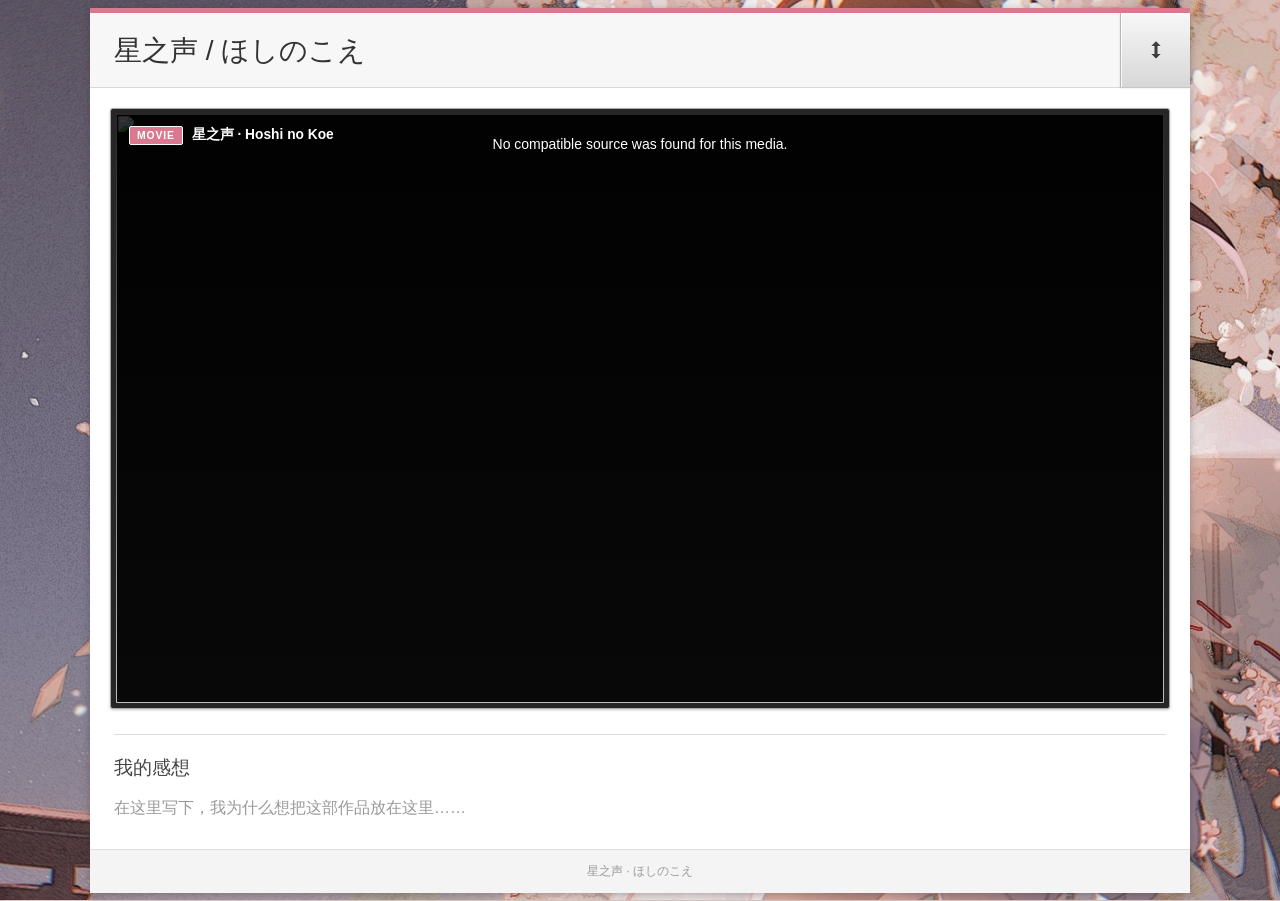
==== public/index.html @ 00c84aef "重构项目结构以及阻止直接访问项目资源" ====
<!doctype html>
<html lang="zh-CN">

<head>
    <meta charset="UTF-8" />
    <meta name="viewport" content="width=device-width, initial-scale=1.0" />
    <meta name="theme-color" content="#191927" />
    <title>ほしのこえ|EVA.CM</title>
    <link rel="icon" href="./assets/icons/favicon.ico" sizes="32x32" />
    <link rel="icon" href="./assets/icons/favicon.svg" type="image/svg+xml" />
    <link rel="stylesheet" href="./assets/vendor/videojs/video-js.min.css" />
    <link rel="stylesheet" href="./assets/css/styles.css" />
</head>

<body>
    <div class="background" aria-hidden="true"></div>

    <main class="page-shell is-metadata-pending" aria-busy="true">
        <header class="page-header">
            <h1>星之声 / ほしのこえ</h1>
            <button class="peek-toggle" id="peekToggle" type="button" aria-pressed="false" aria-label="下移卡片以查看背景"
                title="查看背景">
                <svg class="peek-toggle-icon" viewBox="0 0 16 16" aria-hidden="true">
                    <path d="M8 1 4.25 4.75h2.5v6.5h-2.5L8 15l3.75-3.75h-2.5v-6.5h2.5L8 1Z" />
                </svg>
            </button>
        </header>

        <section class="player-card" aria-label="视频播放器">
            <div class="player" id="playerWrap">
                <video id="video" class="video-js vjs-big-play-centered" controls preload="metadata" playsinline
                    controlslist="nodownload noremoteplayback" disablepictureinpicture disableremoteplayback
                    draggable="false" poster="./assets/images/cover.png">
                    你的浏览器暂不支持 HTML5 视频播放。
                </video>
                <div class="video-heading" aria-hidden="true">
                    <span class="episode-mark">MOVIE</span>
                    <span>星之声 · Hoshi no Koe</span>
                </div>
            </div>
        </section>

        <section class="reflection" aria-labelledby="reflectionTitle">
            <h2 id="reflectionTitle">我的感想</h2>
            <!-- 在这里替换成你的观后感正文 -->
            <p class="reflection-placeholder">在这里写下，我为什么想把这部作品放在这里……</p>
        </section>

        <footer>星之声 · ほしのこえ</footer>
    </main>

    <script src="./assets/vendor/videojs/video.min.js"></script>
    <script src="./assets/js/player.js"></script>
</body>

</html>
---- public/assets/vendor/videojs/video-js.min.css ----
.vjs-svg-icon{display:inline-block;background-repeat:no-repeat;background-position:center;fill:currentColor;height:1.8em;width:1.8em}.vjs-svg-icon:before{content:none!important}.vjs-control:focus .vjs-svg-icon,.vjs-svg-icon:hover{filter:drop-shadow(0 0 .25em #fff)}.video-js .vjs-big-play-button .vjs-icon-placeholder:before,.video-js .vjs-modal-dialog,.vjs-button>.vjs-icon-placeholder:before,.vjs-modal-dialog .vjs-modal-dialog-content{position:absolute;top:0;left:0;width:100%;height:100%}.video-js .vjs-big-play-button .vjs-icon-placeholder:before,.vjs-button>.vjs-icon-placeholder:before{text-align:center}@font-face{font-family:VideoJS;src:url([data-uri]) format("woff");font-weight:400;font-style:normal}.video-js .vjs-big-play-button .vjs-icon-placeholder:before,.video-js .vjs-play-control .vjs-icon-placeholder,.vjs-icon-play{font-family:VideoJS;font-weight:400;font-style:normal}.video-js .vjs-big-play-button .vjs-icon-placeholder:before,.video-js .vjs-play-control .vjs-icon-placeholder:before,.vjs-icon-play:before{content:"\f101"}.vjs-icon-play-circle{font-family:VideoJS;font-weight:400;font-style:normal}.vjs-icon-play-circle:before{content:"\f102"}.video-js .vjs-play-control.vjs-playing .vjs-icon-placeholder,.vjs-icon-pause{font-family:VideoJS;font-weight:400;font-style:normal}.video-js .vjs-play-control.vjs-playing .vjs-icon-placeholder:before,.vjs-icon-pause:before{content:"\f103"}.video-js .vjs-mute-control.vjs-vol-0 .vjs-icon-placeholder,.vjs-icon-volume-mute{font-family:VideoJS;font-weight:400;font-style:normal}.video-js .vjs-mute-control.vjs-vol-0 .vjs-icon-placeholder:before,.vjs-icon-volume-mute:before{content:"\f104"}.video-js .vjs-mute-control.vjs-vol-1 .vjs-icon-placeholder,.vjs-icon-volume-low{font-family:VideoJS;font-weight:400;font-style:normal}.video-js .vjs-mute-control.vjs-vol-1 .vjs-icon-placeholder:before,.vjs-icon-volume-low:before{content:"\f105"}.video-js .vjs-mute-control.vjs-vol-2 .vjs-icon-placeholder,.vjs-icon-volume-mid{font-family:VideoJS;font-weight:400;font-style:normal}.video-js .vjs-mute-control.vjs-vol-2 .vjs-icon-placeholder:before,.vjs-icon-volume-mid:before{content:"\f106"}.video-js .vjs-mute-control .vjs-icon-placeholder,.vjs-icon-volume-high{font-family:VideoJS;font-weight:400;font-style:normal}.video-js .vjs-mute-control .vjs-icon-placeholder:before,.vjs-icon-volume-high:before{content:"\f107"}.video-js .vjs-fullscreen-control .vjs-icon-placeholder,.vjs-icon-fullscreen-enter{font-family:VideoJS;font-weight:400;font-style:normal}.video-js .vjs-fullscreen-control .vjs-icon-placeholder:before,.vjs-icon-fullscreen-enter:before{content:"\f108"}.video-js.vjs-fullscreen .vjs-fullscreen-control .vjs-icon-placeholder,.vjs-icon-fullscreen-exit{font-family:VideoJS;font-weight:400;font-style:normal}.video-js.vjs-fullscreen .vjs-fullscreen-control .vjs-icon-placeholder:before,.vjs-icon-fullscreen-exit:before{content:"\f109"}.vjs-icon-spinner{font-family:VideoJS;font-weight:400;font-style:normal}.vjs-icon-spinner:before{content:"\f10a"}.video-js .vjs-subs-caps-button .vjs-icon-placeholder,.video-js .vjs-subtitles-button .vjs-icon-placeholder,.video-js.video-js:lang(en-AU) .vjs-subs-caps-button .vjs-icon-placeholder,.video-js.video-js:lang(en-GB) .vjs-subs-caps-button .vjs-icon-placeholder,.video-js.video-js:lang(en-IE) .vjs-subs-caps-button .vjs-icon-placeholder,.video-js.video-js:lang(en-NZ) .vjs-subs-caps-button .vjs-icon-placeholder,.vjs-icon-subtitles{font-family:VideoJS;font-weight:400;font-style:normal}.video-js .vjs-subs-caps-button .vjs-icon-placeholder:before,.video-js .vjs-subtitles-button .vjs-icon-placeholder:before,.video-js.video-js:lang(en-AU) .vjs-subs-caps-button .vjs-icon-placeholder:before,.video-js.video-js:lang(en-GB) .vjs-subs-caps-button .vjs-icon-placeholder:before,.video-js.video-js:lang(en-IE) .vjs-subs-caps-button .vjs-icon-placeholder:before,.video-js.video-js:lang(en-NZ) .vjs-subs-caps-button .vjs-icon-placeholder:before,.vjs-icon-subtitles:before{content:"\f10b"}.video-js .vjs-captions-button .vjs-icon-placeholder,.video-js:lang(en) .vjs-subs-caps-button .vjs-icon-placeholder,.video-js:lang(fr-CA) .vjs-subs-caps-button .vjs-icon-placeholder,.vjs-icon-captions{font-family:VideoJS;font-weight:400;font-style:normal}.video-js .vjs-captions-button .vjs-icon-placeholder:before,.video-js:lang(en) .vjs-subs-caps-button .vjs-icon-placeholder:before,.video-js:lang(fr-CA) .vjs-subs-caps-button .vjs-icon-placeholder:before,.vjs-icon-captions:before{content:"\f10c"}.vjs-icon-hd{font-family:VideoJS;font-weight:400;font-style:normal}.vjs-icon-hd:before{content:"\f10d"}.video-js .vjs-chapters-button .vjs-icon-placeholder,.vjs-icon-chapters{font-family:VideoJS;font-weight:400;font-style:normal}.video-js .vjs-chapters-button .vjs-icon-placeholder:before,.vjs-icon-chapters:before{content:"\f10e"}.vjs-icon-downloading{font-family:VideoJS;font-weight:400;font-style:normal}.vjs-icon-downloading:before{content:"\f10f"}.vjs-icon-file-download{font-family:VideoJS;font-weight:400;font-style:normal}.vjs-icon-file-download:before{content:"\f110"}.vjs-icon-file-download-done{font-family:VideoJS;font-weight:400;font-style:normal}.vjs-icon-file-download-done:before{content:"\f111"}.vjs-icon-file-download-off{font-family:VideoJS;font-weight:400;font-style:normal}.vjs-icon-file-download-off:before{content:"\f112"}.vjs-icon-share{font-family:VideoJS;font-weight:400;font-style:normal}.vjs-icon-share:before{content:"\f113"}.vjs-icon-cog{font-family:VideoJS;font-weight:400;font-style:normal}.vjs-icon-cog:before{content:"\f114"}.vjs-icon-square{font-family:VideoJS;font-weight:400;font-style:normal}.vjs-icon-square:before{content:"\f115"}.video-js .vjs-play-progress,.video-js .vjs-volume-level,.vjs-icon-circle,.vjs-seek-to-live-control .vjs-icon-placeholder{font-family:VideoJS;font-weight:400;font-style:normal}.video-js .vjs-play-progress:before,.video-js .vjs-volume-level:before,.vjs-icon-circle:before,.vjs-seek-to-live-control .vjs-icon-placeholder:before{content:"\f116"}.vjs-icon-circle-outline{font-family:VideoJS;font-weight:400;font-style:normal}.vjs-icon-circle-outline:before{content:"\f117"}.vjs-icon-circle-inner-circle{font-family:VideoJS;font-weight:400;font-style:normal}.vjs-icon-circle-inner-circle:before{content:"\f118"}.video-js .vjs-control.vjs-close-button .vjs-icon-placeholder,.vjs-icon-cancel{font-family:VideoJS;font-weight:400;font-style:normal}.video-js .vjs-control.vjs-close-button .vjs-icon-placeholder:before,.vjs-icon-cancel:before{content:"\f119"}.vjs-icon-repeat{font-family:VideoJS;font-weight:400;font-style:normal}.vjs-icon-repeat:before{content:"\f11a"}.video-js .vjs-play-control.vjs-ended .vjs-icon-placeholder,.vjs-icon-replay{font-family:VideoJS;font-weight:400;font-style:normal}.video-js .vjs-play-control.vjs-ended .vjs-icon-placeholder:before,.vjs-icon-replay:before{content:"\f11b"}.video-js .vjs-skip-backward-5 .vjs-icon-placeholder,.vjs-icon-replay-5{font-family:VideoJS;font-weight:400;font-style:normal}.video-js .vjs-skip-backward-5 .vjs-icon-placeholder:before,.vjs-icon-replay-5:before{content:"\f11c"}.video-js .vjs-skip-backward-10 .vjs-icon-placeholder,.vjs-icon-replay-10{font-family:VideoJS;font-weight:400;font-style:normal}.video-js .vjs-skip-backward-10 .vjs-icon-placeholder:before,.vjs-icon-replay-10:before{content:"\f11d"}.video-js .vjs-skip-backward-30 .vjs-icon-placeholder,.vjs-icon-replay-30{font-family:VideoJS;font-weight:400;font-style:normal}.video-js .vjs-skip-backward-30 .vjs-icon-placeholder:before,.vjs-icon-replay-30:before{content:"\f11e"}.video-js .vjs-skip-forward-5 .vjs-icon-placeholder,.vjs-icon-forward-5{font-family:VideoJS;font-weight:400;font-style:normal}.video-js .vjs-skip-forward-5 .vjs-icon-placeholder:before,.vjs-icon-forward-5:before{content:"\f11f"}.video-js .vjs-skip-forward-10 .vjs-icon-placeholder,.vjs-icon-forward-10{font-family:VideoJS;font-weight:400;font-style:normal}.video-js .vjs-skip-forward-10 .vjs-icon-placeholder:before,.vjs-icon-forward-10:before{content:"\f120"}.video-js .vjs-skip-forward-30 .vjs-icon-placeholder,.vjs-icon-forward-30{font-family:VideoJS;font-weight:400;font-style:normal}.video-js .vjs-skip-forward-30 .vjs-icon-placeholder:before,.vjs-icon-forward-30:before{content:"\f121"}.video-js .vjs-audio-button .vjs-icon-placeholder,.vjs-icon-audio{font-family:VideoJS;font-weight:400;font-style:normal}.video-js .vjs-audio-button .vjs-icon-placeholder:before,.vjs-icon-audio:before{content:"\f122"}.vjs-icon-next-item{font-family:VideoJS;font-weight:400;font-style:normal}.vjs-icon-next-item:before{content:"\f123"}.vjs-icon-previous-item{font-family:VideoJS;font-weight:400;font-style:normal}.vjs-icon-previous-item:before{content:"\f124"}.vjs-icon-shuffle{font-family:VideoJS;font-weight:400;font-style:normal}.vjs-icon-shuffle:before{content:"\f125"}.vjs-icon-cast{font-family:VideoJS;font-weight:400;font-style:normal}.vjs-icon-cast:before{content:"\f126"}.video-js .vjs-picture-in-picture-control .vjs-icon-placeholder,.vjs-icon-picture-in-picture-enter{font-family:VideoJS;font-weight:400;font-style:normal}.video-js .vjs-picture-in-picture-control .vjs-icon-placeholder:before,.vjs-icon-picture-in-picture-enter:before{content:"\f127"}.video-js.vjs-picture-in-picture .vjs-picture-in-picture-control .vjs-icon-placeholder,.vjs-icon-picture-in-picture-exit{font-family:VideoJS;font-weight:400;font-style:normal}.video-js.vjs-picture-in-picture .vjs-picture-in-picture-control .vjs-icon-placeholder:before,.vjs-icon-picture-in-picture-exit:before{content:"\f128"}.vjs-icon-facebook{font-family:VideoJS;font-weight:400;font-style:normal}.vjs-icon-facebook:before{content:"\f129"}.vjs-icon-linkedin{font-family:VideoJS;font-weight:400;font-style:normal}.vjs-icon-linkedin:before{content:"\f12a"}.vjs-icon-twitter{font-family:VideoJS;font-weight:400;font-style:normal}.vjs-icon-twitter:before{content:"\f12b"}.vjs-icon-tumblr{font-family:VideoJS;font-weight:400;font-style:normal}.vjs-icon-tumblr:before{content:"\f12c"}.vjs-icon-pinterest{font-family:VideoJS;font-weight:400;font-style:normal}.vjs-icon-pinterest:before{content:"\f12d"}.video-js .vjs-descriptions-button .vjs-icon-placeholder,.vjs-icon-audio-description{font-family:VideoJS;font-weight:400;font-style:normal}.video-js .vjs-descriptions-button .vjs-icon-placeholder:before,.vjs-icon-audio-description:before{content:"\f12e"}.video-js{display:inline-block;vertical-align:top;box-sizing:border-box;color:#fff;background-color:#000;position:relative;padding:0;font-size:10px;line-height:1;font-weight:400;font-style:normal;font-family:Arial,Helvetica,sans-serif;word-break:initial}.video-js:-moz-full-screen{position:absolute}.video-js:-webkit-full-screen{width:100%!important;height:100%!important}.video-js[tabindex="-1"]{outline:0}.video-js *,.video-js :after,.video-js :before{box-sizing:inherit}.video-js ul{font-family:inherit;font-size:inherit;line-height:inherit;list-style-position:outside;margin-left:0;margin-right:0;margin-top:0;margin-bottom:0}.video-js.vjs-1-1,.video-js.vjs-16-9,.video-js.vjs-4-3,.video-js.vjs-9-16,.video-js.vjs-fluid{width:100%;max-width:100%}.video-js.vjs-1-1:not(.vjs-audio-only-mode),.video-js.vjs-16-9:not(.vjs-audio-only-mode),.video-js.vjs-4-3:not(.vjs-audio-only-mode),.video-js.vjs-9-16:not(.vjs-audio-only-mode),.video-js.vjs-fluid:not(.vjs-audio-only-mode){height:0}.video-js.vjs-16-9:not(.vjs-audio-only-mode){padding-top:56.25%}.video-js.vjs-4-3:not(.vjs-audio-only-mode){padding-top:75%}.video-js.vjs-9-16:not(.vjs-audio-only-mode){padding-top:177.7777777778%}.video-js.vjs-1-1:not(.vjs-audio-only-mode){padding-top:100%}.video-js.vjs-fill:not(.vjs-audio-only-mode){width:100%;height:100%}.video-js .vjs-tech{position:absolute;top:0;left:0;width:100%;height:100%}.video-js.vjs-audio-only-mode .vjs-tech{display:none}body.vjs-full-window,body.vjs-pip-window{padding:0;margin:0;height:100%}.vjs-full-window .video-js.vjs-fullscreen,body.vjs-pip-window .video-js{position:fixed;overflow:hidden;z-index:1000;left:0;top:0;bottom:0;right:0}.video-js.vjs-fullscreen:not(.vjs-ios-native-fs),body.vjs-pip-window .video-js{width:100%!important;height:100%!important;padding-top:0!important;display:block}.video-js.vjs-fullscreen.vjs-user-inactive{cursor:none}.vjs-pip-container .vjs-pip-text{position:absolute;bottom:10%;font-size:2em;background-color:rgba(0,0,0,.7);padding:.5em;text-align:center;width:100%}.vjs-layout-small.vjs-pip-container .vjs-pip-text,.vjs-layout-tiny.vjs-pip-container .vjs-pip-text,.vjs-layout-x-small.vjs-pip-container .vjs-pip-text{bottom:0;font-size:1.4em}.vjs-hidden{display:none!important}.vjs-disabled{opacity:.5;cursor:default}.video-js .vjs-offscreen{height:1px;left:-9999px;position:absolute;top:0;width:1px}.vjs-lock-showing{display:block!important;opacity:1!important;visibility:visible!important}.vjs-no-js{padding:20px;color:#fff;background-color:#000;font-size:18px;font-family:Arial,Helvetica,sans-serif;text-align:center;width:300px;height:150px;margin:0 auto}.vjs-no-js a,.vjs-no-js a:visited{color:#66a8cc}.video-js .vjs-big-play-button{font-size:3em;line-height:1.5em;height:1.63332em;width:3em;display:block;position:absolute;top:50%;left:50%;padding:0;margin-top:-.81666em;margin-left:-1.5em;cursor:pointer;opacity:1;border:.06666em solid #fff;background-color:#2b333f;background-color:rgba(43,51,63,.7);border-radius:.3em;transition:all .4s}.vjs-big-play-button .vjs-svg-icon{width:1em;height:1em;position:absolute;top:50%;left:50%;line-height:1;transform:translate(-50%,-50%)}.video-js .vjs-big-play-button:focus,.video-js:hover .vjs-big-play-button{border-color:#fff;background-color:rgb(114.9141509434,132.7028301887,159.3858490566);background-color:rgba(114.9141509434,132.7028301887,159.3858490566,.5);transition:all 0s}.vjs-controls-disabled .vjs-big-play-button,.vjs-error .vjs-big-play-button,.vjs-has-started .vjs-big-play-button,.vjs-using-native-controls .vjs-big-play-button{display:none}.vjs-has-started.vjs-paused.vjs-show-big-play-button-on-pause:not(.vjs-seeking,.vjs-scrubbing,.vjs-error) .vjs-big-play-button{display:block}.video-js button{background:0 0;border:none;color:inherit;display:inline-block;font-size:inherit;line-height:inherit;text-transform:none;text-decoration:none;transition:none;-webkit-appearance:none;-moz-appearance:none;appearance:none}.video-js.vjs-spatial-navigation-enabled .vjs-button:focus{outline:.0625em solid #fff;box-shadow:none}.vjs-control .vjs-button{width:100%;height:100%}.video-js .vjs-control.vjs-close-button{cursor:pointer;height:3em;position:absolute;right:0;top:.5em;z-index:2}.video-js .vjs-modal-dialog{background:rgba(0,0,0,.8);background:linear-gradient(180deg,rgba(0,0,0,.8),rgba(255,255,255,0));overflow:auto}.video-js .vjs-modal-dialog>*{box-sizing:border-box}.vjs-modal-dialog .vjs-modal-dialog-content{font-size:1.2em;line-height:1.5;padding:20px 24px;z-index:1}.vjs-menu-button{cursor:pointer}.vjs-menu-button.vjs-disabled{cursor:default}.vjs-workinghover .vjs-menu-button.vjs-disabled:hover .vjs-menu{display:none}.vjs-menu .vjs-menu-content{display:block;padding:0;margin:0;font-family:Arial,Helvetica,sans-serif;overflow:auto}.vjs-menu .vjs-menu-content>*{box-sizing:border-box}.vjs-scrubbing .vjs-control.vjs-menu-button:hover .vjs-menu{display:none}.vjs-menu li{display:flex;justify-content:center;list-style:none;margin:0;padding:.2em 0;line-height:1.4em;font-size:1.2em;text-align:center;text-transform:lowercase}.js-focus-visible .vjs-menu li.vjs-menu-item:hover,.vjs-menu li.vjs-menu-item:focus,.vjs-menu li.vjs-menu-item:hover{background-color:rgb(114.9141509434,132.7028301887,159.3858490566);background-color:rgba(114.9141509434,132.7028301887,159.3858490566,.5)}.js-focus-visible .vjs-menu li.vjs-selected:hover,.vjs-menu li.vjs-selected,.vjs-menu li.vjs-selected:focus,.vjs-menu li.vjs-selected:hover{background-color:#fff;color:#2b333f}.js-focus-visible .vjs-menu li.vjs-selected:hover .vjs-svg-icon,.vjs-menu li.vjs-selected .vjs-svg-icon,.vjs-menu li.vjs-selected:focus .vjs-svg-icon,.vjs-menu li.vjs-selected:hover .vjs-svg-icon{fill:#000}.js-focus-visible .vjs-menu :not(.vjs-selected):focus:not(.focus-visible),.video-js .vjs-menu :not(.vjs-selected):focus:not(:focus-visible){background:0 0}.vjs-menu li.vjs-menu-title{text-align:center;text-transform:uppercase;font-size:1em;line-height:2em;padding:0;margin:0 0 .3em 0;font-weight:700;cursor:default}.vjs-menu-button-popup .vjs-menu{display:none;position:absolute;bottom:0;width:10em;left:-3em;height:0;margin-bottom:1.5em;border-top-color:rgba(43,51,63,.7)}.vjs-pip-window .vjs-menu-button-popup .vjs-menu{left:unset;right:1em}.vjs-menu-button-popup .vjs-menu .vjs-menu-content{background-color:#2b333f;background-color:rgba(43,51,63,.7);position:absolute;width:100%;bottom:1.5em;max-height:15em}.vjs-layout-tiny .vjs-menu-button-popup .vjs-menu .vjs-menu-content,.vjs-layout-x-small .vjs-menu-button-popup .vjs-menu .vjs-menu-content{max-height:5em}.vjs-layout-small .vjs-menu-button-popup .vjs-menu .vjs-menu-content{max-height:10em}.vjs-layout-medium .vjs-menu-button-popup .vjs-menu .vjs-menu-content{max-height:14em}.vjs-layout-huge .vjs-menu-button-popup .vjs-menu .vjs-menu-content,.vjs-layout-large .vjs-menu-button-popup .vjs-menu .vjs-menu-content,.vjs-layout-x-large .vjs-menu-button-popup .vjs-menu .vjs-menu-content{max-height:25em}.vjs-menu-button-popup .vjs-menu.vjs-lock-showing,.vjs-workinghover .vjs-menu-button-popup.vjs-hover .vjs-menu{display:block}.video-js .vjs-menu-button-inline{transition:all .4s;overflow:hidden}.video-js .vjs-menu-button-inline:before{width:2.222222222em}.video-js .vjs-menu-button-inline.vjs-slider-active,.video-js .vjs-menu-button-inline:focus,.video-js .vjs-menu-button-inline:hover{width:12em}.vjs-menu-button-inline .vjs-menu{opacity:0;height:100%;width:auto;position:absolute;left:4em;top:0;padding:0;margin:0;transition:all .4s}.vjs-menu-button-inline.vjs-slider-active .vjs-menu,.vjs-menu-button-inline:focus .vjs-menu,.vjs-menu-button-inline:hover .vjs-menu{display:block;opacity:1}.vjs-menu-button-inline .vjs-menu-content{width:auto;height:100%;margin:0;overflow:hidden}.video-js .vjs-control-bar{display:none;width:100%;position:absolute;bottom:0;left:0;right:0;height:3em;background-color:#2b333f;background-color:rgba(43,51,63,.7)}.video-js.vjs-spatial-navigation-enabled .vjs-control-bar{gap:1px}.video-js:not(.vjs-controls-disabled,.vjs-using-native-controls,.vjs-error) .vjs-control-bar.vjs-lock-showing{display:flex!important}.vjs-audio-only-mode .vjs-control-bar,.vjs-has-started .vjs-control-bar{display:flex;visibility:visible;opacity:1;transition:visibility .1s,opacity .1s}.vjs-has-started.vjs-user-inactive.vjs-playing .vjs-control-bar{visibility:visible;opacity:0;pointer-events:none;transition:visibility 1s,opacity 1s}.vjs-controls-disabled .vjs-control-bar,.vjs-error .vjs-control-bar,.vjs-using-native-controls .vjs-control-bar{display:none!important}.vjs-audio-only-mode.vjs-has-started.vjs-user-inactive.vjs-playing .vjs-control-bar,.vjs-audio.vjs-has-started.vjs-user-inactive.vjs-playing .vjs-control-bar{opacity:1;visibility:visible;pointer-events:auto}.video-js .vjs-control{position:relative;text-align:center;margin:0;padding:0;height:100%;width:4em;flex:none}.video-js .vjs-control.vjs-visible-text{width:auto;padding-left:1em;padding-right:1em}.vjs-button>.vjs-icon-placeholder:before{font-size:1.8em;line-height:1.67}.vjs-button>.vjs-icon-placeholder{display:block}.vjs-button>.vjs-svg-icon{display:inline-block}.video-js .vjs-control:focus,.video-js .vjs-control:focus:before,.video-js .vjs-control:hover:before{text-shadow:0 0 1em #fff}.video-js :not(.vjs-visible-text)>.vjs-control-text{border:0;clip:rect(0 0 0 0);height:1px;overflow:hidden;padding:0;position:absolute;width:1px}.video-js .vjs-custom-control-spacer{display:none}.video-js .vjs-progress-control{cursor:pointer;flex:auto;display:flex;align-items:center;min-width:4em;touch-action:none}.video-js .vjs-progress-control.disabled{cursor:default}.vjs-live .vjs-progress-control{display:none}.vjs-liveui .vjs-progress-control{display:flex;align-items:center}.video-js .vjs-progress-holder{flex:auto;transition:all .2s;height:.3em}.video-js .vjs-progress-control .vjs-progress-holder{margin:0 10px}.video-js .vjs-progress-control:hover .vjs-progress-holder,.video-js.vjs-scrubbing.vjs-touch-enabled .vjs-progress-control .vjs-progress-holder{font-size:1.6666666667em}.video-js .vjs-progress-control:hover .vjs-progress-holder.disabled{font-size:1em}.video-js .vjs-progress-holder .vjs-load-progress,.video-js .vjs-progress-holder .vjs-load-progress div,.video-js .vjs-progress-holder .vjs-play-progress{position:absolute;display:block;height:100%;margin:0;padding:0;width:0}.video-js .vjs-play-progress{background-color:#fff}.video-js .vjs-play-progress:before{font-size:.9em;position:absolute;right:-.5em;line-height:.35em;z-index:1}.vjs-svg-icons-enabled .vjs-play-progress:before{content:none!important}.vjs-play-progress .vjs-svg-icon{position:absolute;top:-.35em;right:-.4em;width:.9em;height:.9em;pointer-events:none;line-height:.15em;z-index:1}.video-js .vjs-load-progress{background:rgba(114.9141509434,132.7028301887,159.3858490566,.5)}.video-js .vjs-load-progress div{background:rgba(114.9141509434,132.7028301887,159.3858490566,.75)}.video-js .vjs-time-tooltip{background-color:#fff;background-color:rgba(255,255,255,.8);border-radius:.3em;color:#000;float:right;font-family:Arial,Helvetica,sans-serif;font-size:1em;padding:6px 8px 8px 8px;pointer-events:none;position:absolute;top:-3.4em;visibility:hidden;z-index:1}.video-js .vjs-progress-holder:focus .vjs-time-tooltip{display:none}.video-js .vjs-progress-control:hover .vjs-progress-holder:focus .vjs-time-tooltip,.video-js .vjs-progress-control:hover .vjs-time-tooltip,.video-js.vjs-scrubbing.vjs-touch-enabled .vjs-progress-control .vjs-time-tooltip{display:block;font-size:.6em;visibility:visible}.video-js .vjs-progress-control.disabled:hover .vjs-time-tooltip{font-size:1em}.video-js .vjs-progress-control .vjs-mouse-display{display:none;position:absolute;width:1px;height:100%;background-color:#000;z-index:1}.video-js .vjs-progress-control:hover .vjs-mouse-display{display:block}.video-js.vjs-scrubbing.vjs-touch-enabled .vjs-progress-control .vjs-mouse-display{display:block}.video-js.vjs-touch-enabled:not(.vjs-scrubbing) .vjs-progress-control .vjs-mouse-display,.video-js.vjs-user-inactive .vjs-progress-control .vjs-mouse-display{visibility:hidden;opacity:0;transition:visibility 1s,opacity 1s}.vjs-mouse-display .vjs-time-tooltip{color:#fff;background-color:#000;background-color:rgba(0,0,0,.8)}.video-js .vjs-slider{position:relative;cursor:pointer;padding:0;margin:0 .45em 0 .45em;-webkit-touch-callout:none;-webkit-user-select:none;-moz-user-select:none;user-select:none;background-color:rgb(114.9141509434,132.7028301887,159.3858490566);background-color:rgba(114.9141509434,132.7028301887,159.3858490566,.5)}.video-js .vjs-slider.disabled{cursor:default}.video-js .vjs-slider:focus{text-shadow:0 0 1em #fff;box-shadow:0 0 1em #fff}.video-js.vjs-spatial-navigation-enabled .vjs-slider:focus{outline:.0625em solid #fff}.video-js .vjs-mute-control{cursor:pointer;flex:none}.video-js .vjs-volume-control{cursor:pointer;margin-right:1em;display:flex}.video-js .vjs-volume-control.vjs-volume-horizontal{width:5em}.video-js .vjs-volume-panel .vjs-volume-control{visibility:visible;opacity:0;width:1px;height:1px;margin-left:-1px}.video-js .vjs-volume-panel{transition:width 1s}.video-js .vjs-volume-panel .vjs-volume-control.vjs-slider-active,.video-js .vjs-volume-panel .vjs-volume-control:active,.video-js .vjs-volume-panel.vjs-hover .vjs-mute-control~.vjs-volume-control,.video-js .vjs-volume-panel.vjs-hover .vjs-volume-control,.video-js .vjs-volume-panel:active .vjs-volume-control,.video-js .vjs-volume-panel:focus .vjs-volume-control{visibility:visible;opacity:1;position:relative;transition:visibility .1s,opacity .1s,height .1s,width .1s,left 0s,top 0s}.video-js .vjs-volume-panel .vjs-volume-control.vjs-slider-active.vjs-volume-horizontal,.video-js .vjs-volume-panel .vjs-volume-control:active.vjs-volume-horizontal,.video-js .vjs-volume-panel.vjs-hover .vjs-mute-control~.vjs-volume-control.vjs-volume-horizontal,.video-js .vjs-volume-panel.vjs-hover .vjs-volume-control.vjs-volume-horizontal,.video-js .vjs-volume-panel:active .vjs-volume-control.vjs-volume-horizontal,.video-js .vjs-volume-panel:focus .vjs-volume-control.vjs-volume-horizontal{width:5em;height:3em;margin-right:0}.video-js .vjs-volume-panel .vjs-volume-control.vjs-slider-active.vjs-volume-vertical,.video-js .vjs-volume-panel .vjs-volume-control:active.vjs-volume-vertical,.video-js .vjs-volume-panel.vjs-hover .vjs-mute-control~.vjs-volume-control.vjs-volume-vertical,.video-js .vjs-volume-panel.vjs-hover .vjs-volume-control.vjs-volume-vertical,.video-js .vjs-volume-panel:active .vjs-volume-control.vjs-volume-vertical,.video-js .vjs-volume-panel:focus .vjs-volume-control.vjs-volume-vertical{left:-3.5em;transition:left 0s}.video-js .vjs-volume-panel.vjs-volume-panel-horizontal.vjs-hover,.video-js .vjs-volume-panel.vjs-volume-panel-horizontal.vjs-slider-active,.video-js .vjs-volume-panel.vjs-volume-panel-horizontal:active{width:10em;transition:width .1s}.video-js .vjs-volume-panel.vjs-volume-panel-horizontal.vjs-mute-toggle-only{width:4em}.video-js .vjs-volume-panel .vjs-volume-control.vjs-volume-vertical{height:8em;width:3em;left:-3000em;transition:visibility 1s,opacity 1s,height 1s 1s,width 1s 1s,left 1s 1s,top 1s 1s}.video-js .vjs-volume-panel .vjs-volume-control.vjs-volume-horizontal{transition:visibility 1s,opacity 1s,height 1s 1s,width 1s,left 1s 1s,top 1s 1s}.video-js .vjs-volume-panel{display:flex}.video-js .vjs-volume-bar{margin:1.35em .45em}.vjs-volume-bar.vjs-slider-horizontal{width:5em;height:.3em}.vjs-volume-bar.vjs-slider-vertical{width:.3em;height:5em;margin:1.35em auto}.video-js .vjs-volume-level{position:absolute;bottom:0;left:0;background-color:#fff}.video-js .vjs-volume-level:before{position:absolute;font-size:.9em;z-index:1}.vjs-slider-vertical .vjs-volume-level{width:.3em}.vjs-slider-vertical .vjs-volume-level:before{top:-.5em;left:-.3em;z-index:1}.vjs-svg-icons-enabled .vjs-volume-level:before{content:none}.vjs-volume-level .vjs-svg-icon{position:absolute;width:.9em;height:.9em;pointer-events:none;z-index:1}.vjs-slider-horizontal .vjs-volume-level{height:.3em}.vjs-slider-horizontal .vjs-volume-level:before{line-height:.35em;right:-.5em}.vjs-slider-horizontal .vjs-volume-level .vjs-svg-icon{right:-.3em;transform:translateY(-50%)}.vjs-slider-vertical .vjs-volume-level .vjs-svg-icon{top:-.55em;transform:translateX(-50%)}.video-js .vjs-volume-panel.vjs-volume-panel-vertical{width:4em}.vjs-volume-bar.vjs-slider-vertical .vjs-volume-level{height:100%}.vjs-volume-bar.vjs-slider-horizontal .vjs-volume-level{width:100%}.video-js .vjs-volume-vertical{width:3em;height:8em;bottom:8em;background-color:#2b333f;background-color:rgba(43,51,63,.7)}.video-js .vjs-volume-horizontal .vjs-menu{left:-2em}.video-js .vjs-volume-tooltip{background-color:#fff;background-color:rgba(255,255,255,.8);border-radius:.3em;color:#000;float:right;font-family:Arial,Helvetica,sans-serif;font-size:1em;padding:6px 8px 8px 8px;pointer-events:none;position:absolute;top:-3.4em;visibility:hidden;z-index:1}.video-js .vjs-volume-control:hover .vjs-progress-holder:focus .vjs-volume-tooltip,.video-js .vjs-volume-control:hover .vjs-volume-tooltip{display:block;font-size:1em;visibility:visible}.video-js .vjs-volume-vertical:hover .vjs-progress-holder:focus .vjs-volume-tooltip,.video-js .vjs-volume-vertical:hover .vjs-volume-tooltip{left:1em;top:-12px}.video-js .vjs-volume-control.disabled:hover .vjs-volume-tooltip{font-size:1em}.video-js .vjs-volume-control .vjs-mouse-display{display:none;position:absolute;width:100%;height:1px;background-color:#000;z-index:1}.video-js .vjs-volume-horizontal .vjs-mouse-display{width:1px;height:100%}.video-js .vjs-volume-control:hover .vjs-mouse-display{display:block}.video-js.vjs-user-inactive .vjs-volume-control .vjs-mouse-display{visibility:hidden;opacity:0;transition:visibility 1s,opacity 1s}.vjs-mouse-display .vjs-volume-tooltip{color:#fff;background-color:#000;background-color:rgba(0,0,0,.8)}.vjs-poster{display:inline-block;vertical-align:middle;cursor:pointer;margin:0;padding:0;position:absolute;top:0;right:0;bottom:0;left:0;height:100%}.vjs-has-started .vjs-poster,.vjs-using-native-controls .vjs-poster{display:none}.vjs-audio.vjs-has-started .vjs-poster,.vjs-has-started.vjs-audio-poster-mode .vjs-poster,.vjs-pip-container.vjs-has-started .vjs-poster{display:block}.vjs-poster img{width:100%;height:100%;object-fit:contain}.video-js .vjs-live-control{display:flex;align-items:flex-start;flex:auto;font-size:1em;line-height:3em}.video-js.vjs-liveui .vjs-live-control,.video-js:not(.vjs-live) .vjs-live-control{display:none}.video-js .vjs-seek-to-live-control{align-items:center;cursor:pointer;flex:none;display:inline-flex;height:100%;padding-left:.5em;padding-right:.5em;font-size:1em;line-height:3em;width:auto;min-width:4em}.video-js.vjs-live:not(.vjs-liveui) .vjs-seek-to-live-control,.video-js:not(.vjs-live) .vjs-seek-to-live-control{display:none}.vjs-seek-to-live-control.vjs-control.vjs-at-live-edge{cursor:auto}.vjs-seek-to-live-control .vjs-icon-placeholder{margin-right:.5em;color:#888}.vjs-svg-icons-enabled .vjs-seek-to-live-control{line-height:0}.vjs-seek-to-live-control .vjs-svg-icon{width:1em;height:1em;pointer-events:none;fill:#888}.vjs-seek-to-live-control.vjs-control.vjs-at-live-edge .vjs-icon-placeholder{color:red}.vjs-seek-to-live-control.vjs-control.vjs-at-live-edge .vjs-svg-icon{fill:red}.video-js .vjs-time-control{flex:none;font-size:1em;line-height:3em;min-width:2em;width:auto;padding-left:1em;padding-right:1em}.video-js .vjs-current-time,.video-js .vjs-duration,.vjs-live .vjs-time-control,.vjs-live .vjs-time-divider{display:none}.vjs-time-divider{display:none;line-height:3em}.vjs-normalise-time-controls:not(.vjs-live) .vjs-time-control{display:flex}.video-js .vjs-play-control{cursor:pointer}.video-js .vjs-play-control .vjs-icon-placeholder{flex:none}.vjs-text-track-display{position:absolute;bottom:3em;left:0;right:0;top:0;pointer-events:none}.vjs-error .vjs-text-track-display{display:none}.video-js.vjs-controls-disabled .vjs-text-track-display,.video-js.vjs-user-inactive.vjs-playing .vjs-text-track-display{bottom:1em}.video-js .vjs-text-track{font-size:1.4em;text-align:center;margin-bottom:.1em}.vjs-subtitles{color:#fff}.vjs-captions{color:#fc6}.vjs-tt-cue{display:block}video::-webkit-media-text-track-display{transform:translateY(-3em)}.video-js.vjs-controls-disabled video::-webkit-media-text-track-display,.video-js.vjs-user-inactive.vjs-playing video::-webkit-media-text-track-display{transform:translateY(-1.5em)}.video-js.vjs-force-center-align-cues .vjs-text-track-cue{text-align:center!important;width:80%!important}@supports not (inset:10px){.video-js .vjs-text-track-display>div{top:0;right:0;bottom:0;left:0}}.video-js .vjs-picture-in-picture-control{cursor:pointer;flex:none}.video-js.vjs-audio-only-mode .vjs-picture-in-picture-control,.vjs-pip-window .vjs-picture-in-picture-control{display:none}.video-js .vjs-fullscreen-control{cursor:pointer;flex:none}.video-js.vjs-audio-only-mode .vjs-fullscreen-control,.vjs-pip-window .vjs-fullscreen-control{display:none}.vjs-playback-rate .vjs-playback-rate-value,.vjs-playback-rate>.vjs-menu-button{position:absolute;top:0;left:0;width:100%;height:100%}.vjs-playback-rate .vjs-playback-rate-value{pointer-events:none;font-size:1.5em;line-height:2;text-align:center}.vjs-playback-rate .vjs-menu{width:4em;left:0}.vjs-error .vjs-error-display .vjs-modal-dialog-content{font-size:1.4em;text-align:center}.vjs-loading-spinner{display:none;position:absolute;top:50%;left:50%;transform:translate(-50%,-50%);opacity:.85;text-align:left;border:.6em solid rgba(43,51,63,.7);box-sizing:border-box;background-clip:padding-box;width:5em;height:5em;border-radius:50%;visibility:hidden}.vjs-seeking .vjs-loading-spinner,.vjs-waiting .vjs-loading-spinner{display:flex;justify-content:center;align-items:center;animation:vjs-spinner-show 0s linear .3s forwards}.vjs-error .vjs-loading-spinner{display:none}.vjs-loading-spinner:after,.vjs-loading-spinner:before{content:"";position:absolute;box-sizing:inherit;width:inherit;height:inherit;border-radius:inherit;opacity:1;border:inherit;border-color:transparent;border-top-color:#fff}.vjs-seeking .vjs-loading-spinner:after,.vjs-seeking .vjs-loading-spinner:before,.vjs-waiting .vjs-loading-spinner:after,.vjs-waiting .vjs-loading-spinner:before{animation:vjs-spinner-spin 1.1s cubic-bezier(.6,.2,0,.8) infinite,vjs-spinner-fade 1.1s linear infinite}.vjs-seeking .vjs-loading-spinner:before,.vjs-waiting .vjs-loading-spinner:before{border-top-color:#fff}.vjs-seeking .vjs-loading-spinner:after,.vjs-waiting .vjs-loading-spinner:after{border-top-color:#fff;animation-delay:.44s}@keyframes vjs-spinner-show{to{visibility:visible}}@keyframes vjs-spinner-spin{100%{transform:rotate(360deg)}}@keyframes vjs-spinner-fade{0%{border-top-color:rgb(114.9141509434,132.7028301887,159.3858490566)}20%{border-top-color:rgb(114.9141509434,132.7028301887,159.3858490566)}35%{border-top-color:#fff}60%{border-top-color:rgb(114.9141509434,132.7028301887,159.3858490566)}100%{border-top-color:rgb(114.9141509434,132.7028301887,159.3858490566)}}.video-js.vjs-audio-only-mode .vjs-captions-button{display:none}.vjs-chapters-button .vjs-menu ul{width:24em}.video-js.vjs-audio-only-mode .vjs-descriptions-button{display:none}.vjs-subs-caps-button+.vjs-menu .vjs-captions-menu-item .vjs-svg-icon{width:1.5em;height:1.5em}.video-js .vjs-subs-caps-button+.vjs-menu .vjs-captions-menu-item .vjs-menu-item-text .vjs-icon-placeholder{vertical-align:middle;display:inline-block;margin-bottom:-.1em}.video-js .vjs-subs-caps-button+.vjs-menu .vjs-captions-menu-item .vjs-menu-item-text .vjs-icon-placeholder:before{font-family:VideoJS;content:"\f10c";font-size:1.5em;line-height:inherit}.video-js.vjs-audio-only-mode .vjs-subs-caps-button{display:none}.video-js .vjs-audio-button+.vjs-menu .vjs-descriptions-menu-item .vjs-menu-item-text .vjs-icon-placeholder,.video-js .vjs-audio-button+.vjs-menu .vjs-main-desc-menu-item .vjs-menu-item-text .vjs-icon-placeholder{vertical-align:middle;display:inline-block;margin-bottom:-.1em}.video-js .vjs-audio-button+.vjs-menu .vjs-description-menu-item .vjs-menu-item-text .vjs-icon-placeholder:before,.video-js .vjs-audio-button+.vjs-menu .vjs-descriptions-menu-item .vjs-menu-item-text .vjs-icon-placeholder:before,.video-js .vjs-audio-button+.vjs-menu .vjs-main-desc-menu-item .vjs-menu-item-text .vjs-icon-placeholder:before{font-family:VideoJS;content:" \f12e";font-size:1.5em;line-height:inherit}.video-js.vjs-layout-small .vjs-current-time,.video-js.vjs-layout-small .vjs-duration,.video-js.vjs-layout-small .vjs-playback-rate,.video-js.vjs-layout-small .vjs-remaining-time,.video-js.vjs-layout-small .vjs-time-divider,.video-js.vjs-layout-small .vjs-volume-control,.video-js.vjs-layout-tiny .vjs-current-time,.video-js.vjs-layout-tiny .vjs-duration,.video-js.vjs-layout-tiny .vjs-playback-rate,.video-js.vjs-layout-tiny .vjs-remaining-time,.video-js.vjs-layout-tiny .vjs-time-divider,.video-js.vjs-layout-tiny .vjs-volume-control,.video-js.vjs-layout-x-small .vjs-current-time,.video-js.vjs-layout-x-small .vjs-duration,.video-js.vjs-layout-x-small .vjs-playback-rate,.video-js.vjs-layout-x-small .vjs-remaining-time,.video-js.vjs-layout-x-small .vjs-time-divider,.video-js.vjs-layout-x-small .vjs-volume-control{display:none}.video-js.vjs-layout-small .vjs-volume-panel.vjs-volume-panel-horizontal.vjs-hover,.video-js.vjs-layout-small .vjs-volume-panel.vjs-volume-panel-horizontal.vjs-slider-active,.video-js.vjs-layout-small .vjs-volume-panel.vjs-volume-panel-horizontal:active,.video-js.vjs-layout-small .vjs-volume-panel.vjs-volume-panel-horizontal:hover,.video-js.vjs-layout-tiny .vjs-volume-panel.vjs-volume-panel-horizontal.vjs-hover,.video-js.vjs-layout-tiny .vjs-volume-panel.vjs-volume-panel-horizontal.vjs-slider-active,.video-js.vjs-layout-tiny .vjs-volume-panel.vjs-volume-panel-horizontal:active,.video-js.vjs-layout-tiny .vjs-volume-panel.vjs-volume-panel-horizontal:hover,.video-js.vjs-layout-x-small .vjs-volume-panel.vjs-volume-panel-horizontal.vjs-hover,.video-js.vjs-layout-x-small .vjs-volume-panel.vjs-volume-panel-horizontal.vjs-slider-active,.video-js.vjs-layout-x-small .vjs-volume-panel.vjs-volume-panel-horizontal:active,.video-js.vjs-layout-x-small .vjs-volume-panel.vjs-volume-panel-horizontal:hover{width:auto;width:initial}.video-js.vjs-layout-tiny .vjs-progress-control,.video-js.vjs-layout-x-small .vjs-progress-control{display:none}.video-js.vjs-layout-x-small .vjs-custom-control-spacer{flex:auto;display:block}.vjs-modal-dialog.vjs-text-track-settings{background-color:#2b333f;background-color:rgba(43,51,63,.75);color:#fff;height:70%}.vjs-spatial-navigation-enabled .vjs-modal-dialog.vjs-text-track-settings{height:80%}.vjs-error .vjs-text-track-settings{display:none}.vjs-text-track-settings .vjs-modal-dialog-content{display:table}.vjs-text-track-settings .vjs-track-settings-colors,.vjs-text-track-settings .vjs-track-settings-controls,.vjs-text-track-settings .vjs-track-settings-font{display:table-cell}.vjs-text-track-settings .vjs-track-settings-controls{text-align:right;vertical-align:bottom}@supports (display:grid){.vjs-text-track-settings .vjs-modal-dialog-content{display:grid;grid-template-columns:1fr 1fr;grid-template-rows:1fr;padding:20px 24px 0 24px}.vjs-track-settings-controls .vjs-default-button{margin-bottom:20px}.vjs-text-track-settings .vjs-track-settings-controls{grid-column:1/-1}.vjs-layout-small .vjs-text-track-settings .vjs-modal-dialog-content,.vjs-layout-tiny .vjs-text-track-settings .vjs-modal-dialog-content,.vjs-layout-x-small .vjs-text-track-settings .vjs-modal-dialog-content{grid-template-columns:1fr}}.vjs-text-track-settings select{font-size:inherit}.vjs-track-setting>select{margin-right:1em;margin-bottom:.5em}.vjs-text-track-settings fieldset{margin:10px;border:none}.vjs-text-track-settings fieldset span{display:inline-block;padding:0 .6em .8em}.vjs-text-track-settings fieldset span>select{max-width:7.3em}.vjs-text-track-settings legend{color:#fff;font-weight:700;font-size:1.2em}.vjs-text-track-settings .vjs-label{margin:0 .5em .5em 0}.vjs-track-settings-controls button:active,.vjs-track-settings-controls button:focus{outline-style:solid;outline-width:medium;background-image:linear-gradient(0deg,#fff 88%,rgb(114.9141509434,132.7028301887,159.3858490566) 100%)}.vjs-track-settings-controls button:hover{color:rgba(43,51,63,.75)}.vjs-track-settings-controls button{background-color:#fff;background-image:linear-gradient(-180deg,#fff 88%,rgb(114.9141509434,132.7028301887,159.3858490566) 100%);color:#2b333f;cursor:pointer;border-radius:2px}.vjs-track-settings-controls .vjs-default-button{margin-right:1em}.vjs-title-bar{background:rgba(0,0,0,.9);background:linear-gradient(180deg,rgba(0,0,0,.9) 0,rgba(0,0,0,.7) 60%,rgba(0,0,0,0) 100%);font-size:1.2em;line-height:1.5;transition:opacity .1s;padding:.666em 1.333em 4em;pointer-events:none;position:absolute;top:0;width:100%}.vjs-error .vjs-title-bar{display:none}.vjs-title-bar-description,.vjs-title-bar-title{margin:0;overflow:hidden;text-overflow:ellipsis;white-space:nowrap}.vjs-title-bar-title{font-weight:700;margin-bottom:.333em}.vjs-playing.vjs-user-inactive .vjs-title-bar{opacity:0;transition:opacity 1s}.video-js .vjs-skip-forward-5{cursor:pointer}.video-js .vjs-skip-forward-10{cursor:pointer}.video-js .vjs-skip-forward-30{cursor:pointer}.video-js .vjs-skip-backward-5{cursor:pointer}.video-js .vjs-skip-backward-10{cursor:pointer}.video-js .vjs-skip-backward-30{cursor:pointer}.video-js .vjs-transient-button{position:absolute;height:3em;display:flex;align-items:center;justify-content:center;background-color:rgba(50,50,50,.5);cursor:pointer;opacity:1;transition:opacity 1s}.video-js:not(.vjs-has-started) .vjs-transient-button{display:none}.video-js.not-hover .vjs-transient-button:not(.force-display),.video-js.vjs-user-inactive .vjs-transient-button:not(.force-display){opacity:0}.video-js .vjs-transient-button span{padding:0 .5em}.video-js .vjs-transient-button.vjs-left{left:1em}.video-js .vjs-transient-button.vjs-right{right:1em}.video-js .vjs-transient-button.vjs-top{top:1em}.video-js .vjs-transient-button.vjs-near-top{top:4em}.video-js .vjs-transient-button.vjs-bottom{bottom:4em}.video-js .vjs-transient-button:hover{background-color:rgba(50,50,50,.9)}@media print{.video-js>:not(.vjs-tech):not(.vjs-poster){visibility:hidden}}.vjs-resize-manager{position:absolute;top:0;left:0;width:100%;height:100%;border:none;z-index:-1000}.js-focus-visible .video-js :focus:not(.focus-visible){outline:0}.video-js :focus:not(:focus-visible){outline:0}
---- public/assets/css/styles.css ----
:root {
  color-scheme: light;
  --accent: #d9788e;
  --text: #333;
  font-family: Arial, "Microsoft YaHei", "PingFang SC", sans-serif;
}

* { box-sizing: border-box; }

html {
  min-width: 320px;
  background: #d8c6c2;
}

body {
  min-height: 100vh;
  min-height: 100svh;
  margin: 0;
  color: var(--text);
  display: flex;
  align-items: safe center;
  justify-content: center;
  padding: 8px 0;
}

.background {
  position: fixed;
  z-index: -1;
  inset: 0;
  background-color: #d8c6c2;
  background-image: url("../images/background.jpg");
  background-repeat: no-repeat;
  background-position: center;
  background-size: 2160px 1296px;
  pointer-events: none;
  -webkit-touch-callout: none;
}

.page-shell {
  --peek-offset: 0px;
  width: min(1180px, calc(100vw - 32px), max(320px, calc(177.78svh - 500px)));
  margin: auto;
  border-top: 5px solid var(--accent);
  background: #fff;
  box-shadow: 0 2px 8px rgba(55, 42, 48, 0.34);
  transform: translateY(0);
  transition: transform 620ms cubic-bezier(0.22, 0.61, 0.36, 1);
  will-change: transform;
}

.page-shell.is-metadata-pending { visibility: hidden; }

.page-shell.is-peeking { transform: translateY(var(--peek-offset)); }

.page-header {
  display: flex;
  align-items: stretch;
  padding-left: 24px;
  border-bottom: 1px solid #d8d8d8;
  background: #f7f7f7;
}

h1,
h2,
p { margin-top: 0; }

h1 {
  flex: 1;
  margin-bottom: 0;
  padding: 19px 18px 17px 0;
  color: #333;
  font-family: "Microsoft YaHei", "PingFang SC", sans-serif;
  font-size: 1.75rem;
  font-weight: 500;
  line-height: 1.35;
}

.peek-toggle {
  display: grid;
  flex: 0 0 70px;
  place-items: center;
  min-width: 44px;
  padding: 0;
  border: 0;
  border-left: 1px solid #b7b7b7;
  border-radius: 0;
  background: linear-gradient(#f7f7f7, #d7d7d7);
  color: #3d3d3d;
  cursor: pointer;
  box-shadow:
    inset 1px 0 rgba(255, 255, 255, 0.8),
    inset 0 1px rgba(255, 255, 255, 0.85),
    0 1px 2px rgba(0, 0, 0, 0.12);
  -webkit-tap-highlight-color: transparent;
}

.peek-toggle:hover { background: linear-gradient(#fff, #dedede); }

.peek-toggle:active,
.peek-toggle[aria-pressed="true"] {
  background: linear-gradient(#cecece, #ededed);
  box-shadow:
    inset 1px 2px 4px rgba(0, 0, 0, 0.18),
    inset 1px 0 rgba(255, 255, 255, 0.35);
}

.peek-toggle:focus-visible {
  position: relative;
  z-index: 1;
  outline: 3px solid color-mix(in srgb, var(--accent) 70%, white);
  outline-offset: -4px;
}

.peek-toggle-icon {
  width: 20px;
  height: 20px;
  fill: currentColor;
  filter: drop-shadow(0 1px 0 #fff);
}

.player-card {
  width: calc(100% - 40px);
  margin: 20px auto 0;
  padding: 5px;
  border: 1px solid #aaa;
  border-radius: 3px;
  background: #262626;
  box-shadow: 0 1px 3px rgba(0, 0, 0, 0.22);
}

.player {
  --video-aspect-ratio: 16 / 9;
  position: relative;
  aspect-ratio: var(--video-aspect-ratio);
  overflow: hidden;
  border-radius: 1px;
  background: #080808;
}

.video-js {
  width: 100%;
  height: 100%;
  color: #fff;
  background: #080808;
  font-family: Arial, sans-serif;
  -webkit-touch-callout: none;
  -webkit-user-select: none;
  user-select: none;
}

.video-js .vjs-tech {
  object-fit: contain;
  object-position: center;
}

.video-js .vjs-poster { background-size: contain; }

.video-heading {
  position: absolute;
  z-index: 5;
  top: 12px;
  left: 13px;
  display: flex;
  align-items: center;
  gap: 9px;
  color: #fff;
  font-size: 0.86rem;
  font-weight: bold;
  pointer-events: none;
  text-shadow: 0 1px 3px #000;
}

.controls-hidden .video-heading { display: none; }

.episode-mark {
  padding: 3px 7px;
  border: 1px solid #fff;
  border-radius: 2px;
  background: var(--accent);
  font-size: 0.65rem;
  letter-spacing: 0.08em;
  text-shadow: none;
}

/* Video.js 提供进度、音量、全屏等基础播放能力。 */
.video-js .vjs-control-bar {
  height: 4em;
  align-items: center;
  padding: 0 0.8em;
  background: rgba(18, 18, 18, 0.94);
  border-top: 1px solid rgba(255, 255, 255, 0.15);
}

.video-js .vjs-control {
  width: 3.5em;
  outline: none;
}

.video-js .vjs-button > .vjs-icon-placeholder::before {
  font-size: 1.85em;
  line-height: 2.15;
}

.video-js .vjs-button:hover,
.video-js .vjs-button:focus-visible { color: #f29aae; }

.video-js .vjs-big-play-button {
  top: 50%;
  left: 50%;
  width: 1.65em;
  height: 1.65em;
  margin: 0;
  border: 2px solid #fff;
  border-radius: 50%;
  background: rgba(20, 20, 20, 0.8);
  font-size: clamp(3rem, 7vw, 4.2rem);
  line-height: 1.57em;
  transform: translate(-50%, -50%);
}

.video-js:hover .vjs-big-play-button,
.video-js .vjs-big-play-button:focus {
  border-color: #fff;
  background: var(--accent);
}

.video-js .vjs-play-progress,
.video-js .vjs-volume-level { background: var(--accent); }

.video-js .vjs-play-progress::before,
.video-js .vjs-volume-level::before { color: var(--accent); }

.video-js .vjs-slider { background: rgba(255, 255, 255, 0.28); }
.video-js .vjs-load-progress { background: rgba(255, 255, 255, 0.22); }
.video-js .vjs-load-progress div { background: rgba(255, 255, 255, 0.3); }

.video-js .vjs-progress-control {
  position: absolute;
  right: 0.8em;
  bottom: 3.45em;
  left: 0.8em;
  width: auto;
  height: 1.2em;
}

.video-js .vjs-progress-holder {
  height: 0.3em;
  margin: 0;
}

.video-js .vjs-progress-control:hover .vjs-progress-holder { height: 0.48em; }

.video-js.is-preview-seeking .vjs-progress-control .vjs-mouse-display,
.video-js.vjs-touch-enabled.is-preview-seeking
  .vjs-progress-control .vjs-mouse-display {
  display: block;
  visibility: visible;
  opacity: 1;
  transition: none;
}

.video-js .vjs-play-progress .vjs-time-tooltip {
  display: none !important;
}

.video-js .vjs-time-control {
  display: block;
  width: auto;
  min-width: 0;
  padding: 0 0.16em;
  font-size: 1em;
  line-height: 4em;
}

.video-js .vjs-time-divider { padding: 0 0.3em; }
.video-js .vjs-duration-display { color: #bbb; }
.video-js .vjs-fullscreen-control { margin-left: auto; }
.video-js .vjs-volume-panel { margin-right: 0.5em; }
.video-js .vjs-volume-bar { margin: 1.65em 0.45em; }

.reflection {
  margin: 25px 24px 0;
  padding: 20px 0 26px;
  border-top: 1px solid #ddd;
}

.reflection h2 {
  margin-bottom: 13px;
  color: #444;
  font-size: 1.2rem;
  font-weight: 500;
}

.reflection-placeholder {
  margin-bottom: 0;
  color: #999;
  font-size: 1rem;
  line-height: 1.8;
}

footer {
  padding: 13px 24px;
  border-top: 1px solid #ddd;
  background: #f4f4f4;
  color: #999;
  font-size: 0.75rem;
  text-align: center;
}

/* 768px 及以下使用移动端布局，并把背景焦点移到人物区域。 */
@media (max-width: 768px) {
  .background {
    background-position: calc(70% + 120px) 18%;
  }

  .page-shell {
    width: calc(100% - 12px);
    margin: auto;
  }

  .page-header { padding: 0 0 0 13px; }

  h1 {
    padding: 14px 10px 12px 0;
    font-size: 1.4rem;
  }

  .peek-toggle { flex-basis: 56px; }

  .player-card {
    width: calc(100% - 16px);
    margin: 10px auto 0;
    padding: 3px;
    border-radius: 2px;
  }

  .video-heading {
    top: 8px;
    left: 9px;
    font-size: 0.72rem;
  }

  .video-js .vjs-control-bar { padding: 0 0.25em; }
  .video-js .vjs-progress-control {
    right: 0.45em;
    bottom: 2.5em;
    left: 0.45em;
    height: 3em;
    touch-action: none;
    -webkit-user-select: none;
    user-select: none;
  }
  .video-js .vjs-volume-panel .vjs-volume-control { width: 4em; }

  .reflection {
    margin: 18px 13px 0;
    padding: 16px 0 20px;
  }

  footer { padding: 11px 13px; }
}

@media (prefers-reduced-motion: reduce) {
  .page-shell { transition-duration: 1ms; }
}

@media (max-width: 440px) {
  .video-heading { display: none; }
  .video-js .vjs-volume-panel { display: none; }
  .video-js .vjs-control:not(.vjs-progress-control) { width: 3em; }
  .video-js .vjs-time-control { font-size: 0.9em; }
}
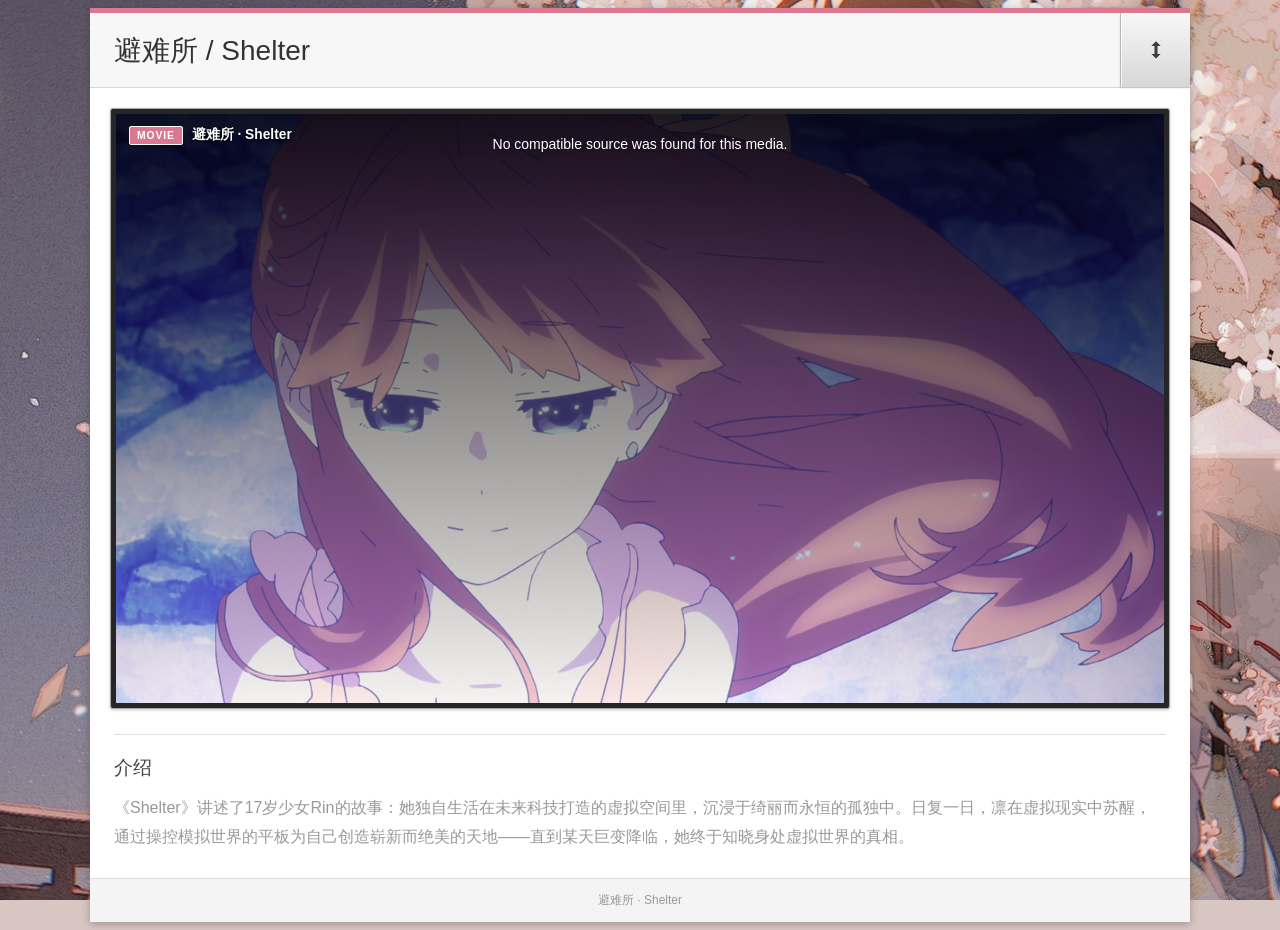
==== commit d0a6ef7b: "新增可选首页功能" ====
--- a/public/index.html
+++ b/public/index.html
@@ -5,52 +5,31 @@
     <meta charset="UTF-8" />
     <meta name="viewport" content="width=device-width, initial-scale=1.0" />
     <meta name="theme-color" content="#191927" />
-    <title>ほしのこえ|EVA.CM</title>
+    <title>EVA.CM</title>
     <link rel="icon" href="./assets/icons/favicon.ico" sizes="32x32" />
     <link rel="icon" href="./assets/icons/favicon.svg" type="image/svg+xml" />
-    <link rel="stylesheet" href="./assets/vendor/videojs/video-js.min.css" />
-    <link rel="stylesheet" href="./assets/css/styles.css" />
+    <script>
+        // 只需修改这一行：shelter、cat 或 star。
+        const ACTIVE_HOME_PAGE = "shelter";
+
+        const homePages = Object.freeze({
+            shelter: "./pages/shelter.html",
+            cat: "./pages/cat.html",
+            star: "./pages/star.html",
+        });
+        const homePage = homePages[ACTIVE_HOME_PAGE];
+
+        if (!homePage) {
+            throw new Error(`Unknown home page: ${ACTIVE_HOME_PAGE}`);
+        }
+
+        window.location.replace(homePage);
+    </script>
 </head>
 
 <body>
-    <div class="background" aria-hidden="true"></div>
-
-    <main class="page-shell is-metadata-pending" aria-busy="true">
-        <header class="page-header">
-            <h1>星之声 / ほしのこえ</h1>
-            <button class="peek-toggle" id="peekToggle" type="button" aria-pressed="false" aria-label="下移卡片以查看背景"
-                title="查看背景">
-                <svg class="peek-toggle-icon" viewBox="0 0 16 16" aria-hidden="true">
-                    <path d="M8 1 4.25 4.75h2.5v6.5h-2.5L8 15l3.75-3.75h-2.5v-6.5h2.5L8 1Z" />
-                </svg>
-            </button>
-        </header>
-
-        <section class="player-card" aria-label="视频播放器">
-            <div class="player" id="playerWrap">
-                <video id="video" class="video-js vjs-big-play-centered" controls preload="metadata" playsinline
-                    controlslist="nodownload noremoteplayback" disablepictureinpicture disableremoteplayback
-                    draggable="false" poster="./assets/images/cover.png">
-                    你的浏览器暂不支持 HTML5 视频播放。
-                </video>
-                <div class="video-heading" aria-hidden="true">
-                    <span class="episode-mark">MOVIE</span>
-                    <span>星之声 · Hoshi no Koe</span>
-                </div>
-            </div>
-        </section>
-
-        <section class="reflection" aria-labelledby="reflectionTitle">
-            <h2 id="reflectionTitle">我的感想</h2>
-            <!-- 在这里替换成你的观后感正文 -->
-            <p class="reflection-placeholder">在这里写下，我为什么想把这部作品放在这里……</p>
-        </section>
-
-        <footer>星之声 · ほしのこえ</footer>
-    </main>
-
-    <script src="./assets/vendor/videojs/video.min.js"></script>
-    <script src="./assets/js/player.js"></script>
+    <p>正在加载首页……</p>
+    <noscript>请启用 JavaScript 以加载首页。</noscript>
 </body>
 
-</html>
+</html>
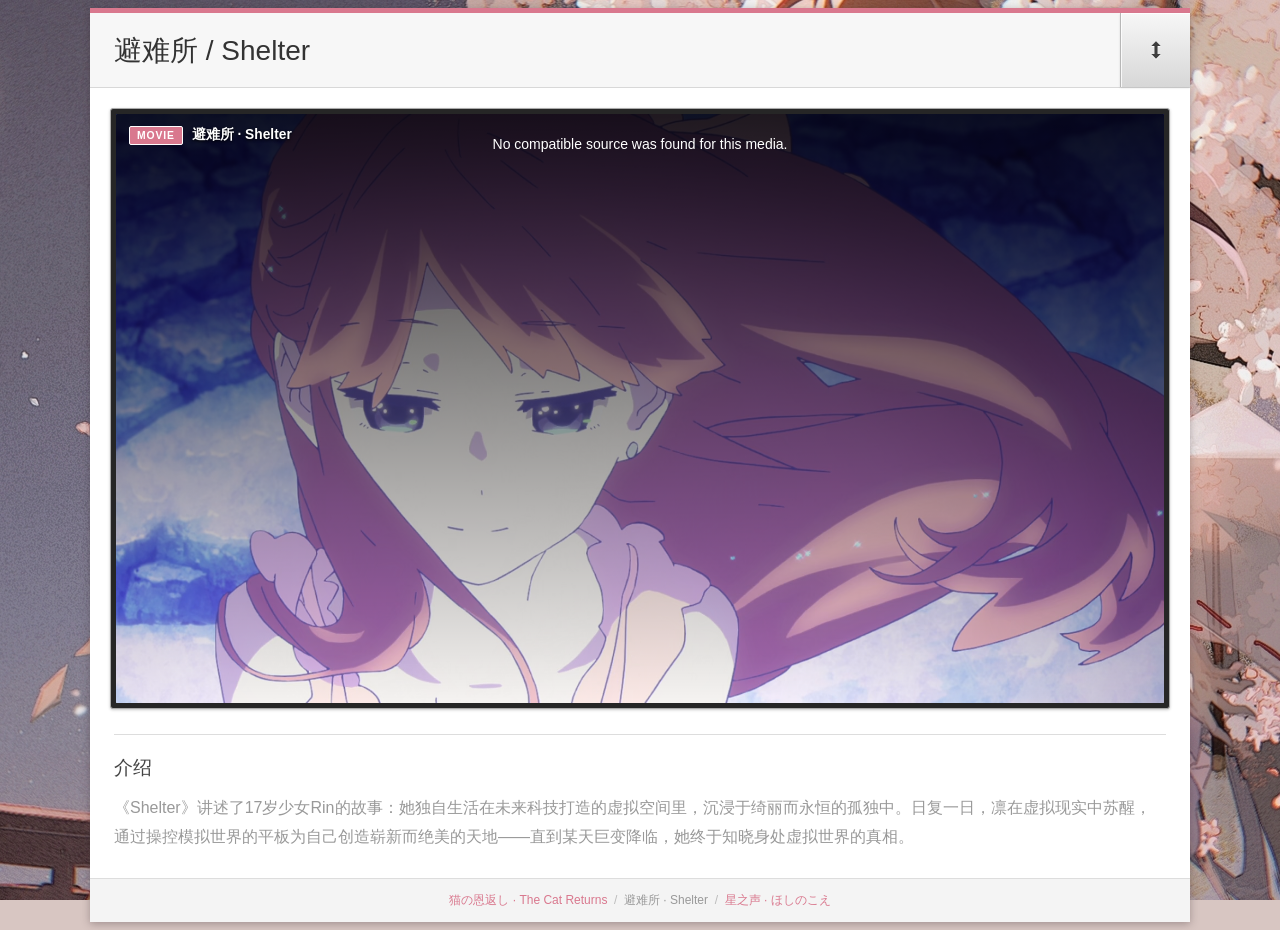
==== commit 90194b4b: "添加footer" ====
--- a/public/index.html
+++ b/public/index.html
@@ -8,28 +8,55 @@
     <title>EVA.CM</title>
     <link rel="icon" href="./assets/icons/favicon.ico" sizes="32x32" />
     <link rel="icon" href="./assets/icons/favicon.svg" type="image/svg+xml" />
-    <script>
-        // 只需修改这一行：shelter、cat 或 star。
-        const ACTIVE_HOME_PAGE = "shelter";
-
-        const homePages = Object.freeze({
-            shelter: "./pages/shelter.html",
-            cat: "./pages/cat.html",
-            star: "./pages/star.html",
-        });
-        const homePage = homePages[ACTIVE_HOME_PAGE];
-
-        if (!homePage) {
-            throw new Error(`Unknown home page: ${ACTIVE_HOME_PAGE}`);
-        }
-
-        window.location.replace(homePage);
-    </script>
+    <link rel="stylesheet" href="./assets/vendor/videojs/video-js.min.css" />
+    <link rel="stylesheet" href="./assets/css/styles.css" />
 </head>
 
 <body>
-    <p>正在加载首页……</p>
-    <noscript>请启用 JavaScript 以加载首页。</noscript>
+    <div class="background" aria-hidden="true"></div>
+
+    <main class="page-shell is-metadata-pending" id="pageShell" aria-busy="true">
+        <header class="page-header">
+            <h1 id="pageTitle"></h1>
+            <button class="peek-toggle" id="peekToggle" type="button" aria-pressed="false"
+                aria-label="下移卡片以查看背景" title="查看背景">
+                <svg class="peek-toggle-icon" viewBox="0 0 16 16" aria-hidden="true">
+                    <path d="M8 1 4.25 4.75h2.5v6.5h-2.5L8 15l3.75-3.75h-2.5v-6.5h2.5L8 1Z" />
+                </svg>
+            </button>
+        </header>
+
+        <section class="player-card" aria-label="视频播放器">
+            <div class="player" id="playerWrap">
+                <video id="video" class="video-js vjs-big-play-centered" controls preload="metadata" playsinline
+                    controlslist="nodownload noremoteplayback" disablepictureinpicture disableremoteplayback
+                    draggable="false">
+                    你的浏览器暂不支持 HTML5 视频播放。
+                </video>
+                <div class="video-heading" aria-hidden="true">
+                    <span class="episode-mark">MOVIE</span>
+                    <span id="videoHeading"></span>
+                </div>
+            </div>
+        </section>
+
+        <section class="reflection" aria-labelledby="reflectionTitle">
+            <h2 id="reflectionTitle"></h2>
+            <p class="reflection-placeholder" id="pageDescription"></p>
+        </section>
+
+        <footer>
+            <nav class="site-switcher" id="siteSwitcher" aria-label="相关站点"></nav>
+        </footer>
+    </main>
+
+    <script src="./assets/vendor/videojs/video.min.js"></script>
+    <script>
+      // 每台 VPS 只需修改这一行：shelter、cat 或 star。
+      const ACTIVE_HOME_PAGE = "shelter";
+      document.documentElement.dataset.homePage = ACTIVE_HOME_PAGE;
+    </script>
+    <script type="module" src="./assets/js/home.js"></script>
 </body>
 
-</html>+</html>
--- a/public/assets/vendor/videojs/video-js.min.css
+++ b/public/assets/vendor/videojs/video-js.min.css
@@ -0,0 +1 @@
+.vjs-svg-icon{display:inline-block;background-repeat:no-repeat;background-position:center;fill:currentColor;height:1.8em;width:1.8em}.vjs-svg-icon:before{content:none!important}.vjs-control:focus .vjs-svg-icon,.vjs-svg-icon:hover{filter:drop-shadow(0 0 .25em #fff)}.video-js .vjs-big-play-button .vjs-icon-placeholder:before,.video-js .vjs-modal-dialog,.vjs-button>.vjs-icon-placeholder:before,.vjs-modal-dialog .vjs-modal-dialog-content{position:absolute;top:0;left:0;width:100%;height:100%}.video-js .vjs-big-play-button .vjs-icon-placeholder:before,.vjs-button>.vjs-icon-placeholder:before{text-align:center}@font-face{font-family:VideoJS;src:url([data-uri]) format("woff");font-weight:400;font-style:normal}.video-js .vjs-big-play-button .vjs-icon-placeholder:before,.video-js .vjs-play-control .vjs-icon-placeholder,.vjs-icon-play{font-family:VideoJS;font-weight:400;font-style:normal}.video-js .vjs-big-play-button .vjs-icon-placeholder:before,.video-js .vjs-play-control .vjs-icon-placeholder:before,.vjs-icon-play:before{content:"\f101"}.vjs-icon-play-circle{font-family:VideoJS;font-weight:400;font-style:normal}.vjs-icon-play-circle:before{content:"\f102"}.video-js .vjs-play-control.vjs-playing .vjs-icon-placeholder,.vjs-icon-pause{font-family:VideoJS;font-weight:400;font-style:normal}.video-js .vjs-play-control.vjs-playing .vjs-icon-placeholder:before,.vjs-icon-pause:before{content:"\f103"}.video-js .vjs-mute-control.vjs-vol-0 .vjs-icon-placeholder,.vjs-icon-volume-mute{font-family:VideoJS;font-weight:400;font-style:normal}.video-js .vjs-mute-control.vjs-vol-0 .vjs-icon-placeholder:before,.vjs-icon-volume-mute:before{content:"\f104"}.video-js .vjs-mute-control.vjs-vol-1 .vjs-icon-placeholder,.vjs-icon-volume-low{font-family:VideoJS;font-weight:400;font-style:normal}.video-js .vjs-mute-control.vjs-vol-1 .vjs-icon-placeholder:before,.vjs-icon-volume-low:before{content:"\f105"}.video-js .vjs-mute-control.vjs-vol-2 .vjs-icon-placeholder,.vjs-icon-volume-mid{font-family:VideoJS;font-weight:400;font-style:normal}.video-js .vjs-mute-control.vjs-vol-2 .vjs-icon-placeholder:before,.vjs-icon-volume-mid:before{content:"\f106"}.video-js .vjs-mute-control .vjs-icon-placeholder,.vjs-icon-volume-high{font-family:VideoJS;font-weight:400;font-style:normal}.video-js .vjs-mute-control .vjs-icon-placeholder:before,.vjs-icon-volume-high:before{content:"\f107"}.video-js .vjs-fullscreen-control .vjs-icon-placeholder,.vjs-icon-fullscreen-enter{font-family:VideoJS;font-weight:400;font-style:normal}.video-js .vjs-fullscreen-control .vjs-icon-placeholder:before,.vjs-icon-fullscreen-enter:before{content:"\f108"}.video-js.vjs-fullscreen .vjs-fullscreen-control .vjs-icon-placeholder,.vjs-icon-fullscreen-exit{font-family:VideoJS;font-weight:400;font-style:normal}.video-js.vjs-fullscreen .vjs-fullscreen-control .vjs-icon-placeholder:before,.vjs-icon-fullscreen-exit:before{content:"\f109"}.vjs-icon-spinner{font-family:VideoJS;font-weight:400;font-style:normal}.vjs-icon-spinner:before{content:"\f10a"}.video-js .vjs-subs-caps-button .vjs-icon-placeholder,.video-js .vjs-subtitles-button .vjs-icon-placeholder,.video-js.video-js:lang(en-AU) .vjs-subs-caps-button .vjs-icon-placeholder,.video-js.video-js:lang(en-GB) .vjs-subs-caps-button .vjs-icon-placeholder,.video-js.video-js:lang(en-IE) .vjs-subs-caps-button .vjs-icon-placeholder,.video-js.video-js:lang(en-NZ) .vjs-subs-caps-button .vjs-icon-placeholder,.vjs-icon-subtitles{font-family:VideoJS;font-weight:400;font-style:normal}.video-js .vjs-subs-caps-button .vjs-icon-placeholder:before,.video-js .vjs-subtitles-button .vjs-icon-placeholder:before,.video-js.video-js:lang(en-AU) .vjs-subs-caps-button .vjs-icon-placeholder:before,.video-js.video-js:lang(en-GB) .vjs-subs-caps-button .vjs-icon-placeholder:before,.video-js.video-js:lang(en-IE) .vjs-subs-caps-button .vjs-icon-placeholder:before,.video-js.video-js:lang(en-NZ) .vjs-subs-caps-button .vjs-icon-placeholder:before,.vjs-icon-subtitles:before{content:"\f10b"}.video-js .vjs-captions-button .vjs-icon-placeholder,.video-js:lang(en) .vjs-subs-caps-button .vjs-icon-placeholder,.video-js:lang(fr-CA) .vjs-subs-caps-button .vjs-icon-placeholder,.vjs-icon-captions{font-family:VideoJS;font-weight:400;font-style:normal}.video-js .vjs-captions-button .vjs-icon-placeholder:before,.video-js:lang(en) .vjs-subs-caps-button .vjs-icon-placeholder:before,.video-js:lang(fr-CA) .vjs-subs-caps-button .vjs-icon-placeholder:before,.vjs-icon-captions:before{content:"\f10c"}.vjs-icon-hd{font-family:VideoJS;font-weight:400;font-style:normal}.vjs-icon-hd:before{content:"\f10d"}.video-js .vjs-chapters-button .vjs-icon-placeholder,.vjs-icon-chapters{font-family:VideoJS;font-weight:400;font-style:normal}.video-js .vjs-chapters-button .vjs-icon-placeholder:before,.vjs-icon-chapters:before{content:"\f10e"}.vjs-icon-downloading{font-family:VideoJS;font-weight:400;font-style:normal}.vjs-icon-downloading:before{content:"\f10f"}.vjs-icon-file-download{font-family:VideoJS;font-weight:400;font-style:normal}.vjs-icon-file-download:before{content:"\f110"}.vjs-icon-file-download-done{font-family:VideoJS;font-weight:400;font-style:normal}.vjs-icon-file-download-done:before{content:"\f111"}.vjs-icon-file-download-off{font-family:VideoJS;font-weight:400;font-style:normal}.vjs-icon-file-download-off:before{content:"\f112"}.vjs-icon-share{font-family:VideoJS;font-weight:400;font-style:normal}.vjs-icon-share:before{content:"\f113"}.vjs-icon-cog{font-family:VideoJS;font-weight:400;font-style:normal}.vjs-icon-cog:before{content:"\f114"}.vjs-icon-square{font-family:VideoJS;font-weight:400;font-style:normal}.vjs-icon-square:before{content:"\f115"}.video-js .vjs-play-progress,.video-js .vjs-volume-level,.vjs-icon-circle,.vjs-seek-to-live-control .vjs-icon-placeholder{font-family:VideoJS;font-weight:400;font-style:normal}.video-js .vjs-play-progress:before,.video-js .vjs-volume-level:before,.vjs-icon-circle:before,.vjs-seek-to-live-control .vjs-icon-placeholder:before{content:"\f116"}.vjs-icon-circle-outline{font-family:VideoJS;font-weight:400;font-style:normal}.vjs-icon-circle-outline:before{content:"\f117"}.vjs-icon-circle-inner-circle{font-family:VideoJS;font-weight:400;font-style:normal}.vjs-icon-circle-inner-circle:before{content:"\f118"}.video-js .vjs-control.vjs-close-button .vjs-icon-placeholder,.vjs-icon-cancel{font-family:VideoJS;font-weight:400;font-style:normal}.video-js .vjs-control.vjs-close-button .vjs-icon-placeholder:before,.vjs-icon-cancel:before{content:"\f119"}.vjs-icon-repeat{font-family:VideoJS;font-weight:400;font-style:normal}.vjs-icon-repeat:before{content:"\f11a"}.video-js .vjs-play-control.vjs-ended .vjs-icon-placeholder,.vjs-icon-replay{font-family:VideoJS;font-weight:400;font-style:normal}.video-js .vjs-play-control.vjs-ended .vjs-icon-placeholder:before,.vjs-icon-replay:before{content:"\f11b"}.video-js .vjs-skip-backward-5 .vjs-icon-placeholder,.vjs-icon-replay-5{font-family:VideoJS;font-weight:400;font-style:normal}.video-js .vjs-skip-backward-5 .vjs-icon-placeholder:before,.vjs-icon-replay-5:before{content:"\f11c"}.video-js .vjs-skip-backward-10 .vjs-icon-placeholder,.vjs-icon-replay-10{font-family:VideoJS;font-weight:400;font-style:normal}.video-js .vjs-skip-backward-10 .vjs-icon-placeholder:before,.vjs-icon-replay-10:before{content:"\f11d"}.video-js .vjs-skip-backward-30 .vjs-icon-placeholder,.vjs-icon-replay-30{font-family:VideoJS;font-weight:400;font-style:normal}.video-js .vjs-skip-backward-30 .vjs-icon-placeholder:before,.vjs-icon-replay-30:before{content:"\f11e"}.video-js .vjs-skip-forward-5 .vjs-icon-placeholder,.vjs-icon-forward-5{font-family:VideoJS;font-weight:400;font-style:normal}.video-js .vjs-skip-forward-5 .vjs-icon-placeholder:before,.vjs-icon-forward-5:before{content:"\f11f"}.video-js .vjs-skip-forward-10 .vjs-icon-placeholder,.vjs-icon-forward-10{font-family:VideoJS;font-weight:400;font-style:normal}.video-js .vjs-skip-forward-10 .vjs-icon-placeholder:before,.vjs-icon-forward-10:before{content:"\f120"}.video-js .vjs-skip-forward-30 .vjs-icon-placeholder,.vjs-icon-forward-30{font-family:VideoJS;font-weight:400;font-style:normal}.video-js .vjs-skip-forward-30 .vjs-icon-placeholder:before,.vjs-icon-forward-30:before{content:"\f121"}.video-js .vjs-audio-button .vjs-icon-placeholder,.vjs-icon-audio{font-family:VideoJS;font-weight:400;font-style:normal}.video-js .vjs-audio-button .vjs-icon-placeholder:before,.vjs-icon-audio:before{content:"\f122"}.vjs-icon-next-item{font-family:VideoJS;font-weight:400;font-style:normal}.vjs-icon-next-item:before{content:"\f123"}.vjs-icon-previous-item{font-family:VideoJS;font-weight:400;font-style:normal}.vjs-icon-previous-item:before{content:"\f124"}.vjs-icon-shuffle{font-family:VideoJS;font-weight:400;font-style:normal}.vjs-icon-shuffle:before{content:"\f125"}.vjs-icon-cast{font-family:VideoJS;font-weight:400;font-style:normal}.vjs-icon-cast:before{content:"\f126"}.video-js .vjs-picture-in-picture-control .vjs-icon-placeholder,.vjs-icon-picture-in-picture-enter{font-family:VideoJS;font-weight:400;font-style:normal}.video-js .vjs-picture-in-picture-control .vjs-icon-placeholder:before,.vjs-icon-picture-in-picture-enter:before{content:"\f127"}.video-js.vjs-picture-in-picture .vjs-picture-in-picture-control .vjs-icon-placeholder,.vjs-icon-picture-in-picture-exit{font-family:VideoJS;font-weight:400;font-style:normal}.video-js.vjs-picture-in-picture .vjs-picture-in-picture-control .vjs-icon-placeholder:before,.vjs-icon-picture-in-picture-exit:before{content:"\f128"}.vjs-icon-facebook{font-family:VideoJS;font-weight:400;font-style:normal}.vjs-icon-facebook:before{content:"\f129"}.vjs-icon-linkedin{font-family:VideoJS;font-weight:400;font-style:normal}.vjs-icon-linkedin:before{content:"\f12a"}.vjs-icon-twitter{font-family:VideoJS;font-weight:400;font-style:normal}.vjs-icon-twitter:before{content:"\f12b"}.vjs-icon-tumblr{font-family:VideoJS;font-weight:400;font-style:normal}.vjs-icon-tumblr:before{content:"\f12c"}.vjs-icon-pinterest{font-family:VideoJS;font-weight:400;font-style:normal}.vjs-icon-pinterest:before{content:"\f12d"}.video-js .vjs-descriptions-button .vjs-icon-placeholder,.vjs-icon-audio-description{font-family:VideoJS;font-weight:400;font-style:normal}.video-js .vjs-descriptions-button .vjs-icon-placeholder:before,.vjs-icon-audio-description:before{content:"\f12e"}.video-js{display:inline-block;vertical-align:top;box-sizing:border-box;color:#fff;background-color:#000;position:relative;padding:0;font-size:10px;line-height:1;font-weight:400;font-style:normal;font-family:Arial,Helvetica,sans-serif;word-break:initial}.video-js:-moz-full-screen{position:absolute}.video-js:-webkit-full-screen{width:100%!important;height:100%!important}.video-js[tabindex="-1"]{outline:0}.video-js *,.video-js :after,.video-js :before{box-sizing:inherit}.video-js ul{font-family:inherit;font-size:inherit;line-height:inherit;list-style-position:outside;margin-left:0;margin-right:0;margin-top:0;margin-bottom:0}.video-js.vjs-1-1,.video-js.vjs-16-9,.video-js.vjs-4-3,.video-js.vjs-9-16,.video-js.vjs-fluid{width:100%;max-width:100%}.video-js.vjs-1-1:not(.vjs-audio-only-mode),.video-js.vjs-16-9:not(.vjs-audio-only-mode),.video-js.vjs-4-3:not(.vjs-audio-only-mode),.video-js.vjs-9-16:not(.vjs-audio-only-mode),.video-js.vjs-fluid:not(.vjs-audio-only-mode){height:0}.video-js.vjs-16-9:not(.vjs-audio-only-mode){padding-top:56.25%}.video-js.vjs-4-3:not(.vjs-audio-only-mode){padding-top:75%}.video-js.vjs-9-16:not(.vjs-audio-only-mode){padding-top:177.7777777778%}.video-js.vjs-1-1:not(.vjs-audio-only-mode){padding-top:100%}.video-js.vjs-fill:not(.vjs-audio-only-mode){width:100%;height:100%}.video-js .vjs-tech{position:absolute;top:0;left:0;width:100%;height:100%}.video-js.vjs-audio-only-mode .vjs-tech{display:none}body.vjs-full-window,body.vjs-pip-window{padding:0;margin:0;height:100%}.vjs-full-window .video-js.vjs-fullscreen,body.vjs-pip-window .video-js{position:fixed;overflow:hidden;z-index:1000;left:0;top:0;bottom:0;right:0}.video-js.vjs-fullscreen:not(.vjs-ios-native-fs),body.vjs-pip-window .video-js{width:100%!important;height:100%!important;padding-top:0!important;display:block}.video-js.vjs-fullscreen.vjs-user-inactive{cursor:none}.vjs-pip-container .vjs-pip-text{position:absolute;bottom:10%;font-size:2em;background-color:rgba(0,0,0,.7);padding:.5em;text-align:center;width:100%}.vjs-layout-small.vjs-pip-container .vjs-pip-text,.vjs-layout-tiny.vjs-pip-container .vjs-pip-text,.vjs-layout-x-small.vjs-pip-container .vjs-pip-text{bottom:0;font-size:1.4em}.vjs-hidden{display:none!important}.vjs-disabled{opacity:.5;cursor:default}.video-js .vjs-offscreen{height:1px;left:-9999px;position:absolute;top:0;width:1px}.vjs-lock-showing{display:block!important;opacity:1!important;visibility:visible!important}.vjs-no-js{padding:20px;color:#fff;background-color:#000;font-size:18px;font-family:Arial,Helvetica,sans-serif;text-align:center;width:300px;height:150px;margin:0 auto}.vjs-no-js a,.vjs-no-js a:visited{color:#66a8cc}.video-js .vjs-big-play-button{font-size:3em;line-height:1.5em;height:1.63332em;width:3em;display:block;position:absolute;top:50%;left:50%;padding:0;margin-top:-.81666em;margin-left:-1.5em;cursor:pointer;opacity:1;border:.06666em solid #fff;background-color:#2b333f;background-color:rgba(43,51,63,.7);border-radius:.3em;transition:all .4s}.vjs-big-play-button .vjs-svg-icon{width:1em;height:1em;position:absolute;top:50%;left:50%;line-height:1;transform:translate(-50%,-50%)}.video-js .vjs-big-play-button:focus,.video-js:hover .vjs-big-play-button{border-color:#fff;background-color:rgb(114.9141509434,132.7028301887,159.3858490566);background-color:rgba(114.9141509434,132.7028301887,159.3858490566,.5);transition:all 0s}.vjs-controls-disabled .vjs-big-play-button,.vjs-error .vjs-big-play-button,.vjs-has-started .vjs-big-play-button,.vjs-using-native-controls .vjs-big-play-button{display:none}.vjs-has-started.vjs-paused.vjs-show-big-play-button-on-pause:not(.vjs-seeking,.vjs-scrubbing,.vjs-error) .vjs-big-play-button{display:block}.video-js button{background:0 0;border:none;color:inherit;display:inline-block;font-size:inherit;line-height:inherit;text-transform:none;text-decoration:none;transition:none;-webkit-appearance:none;-moz-appearance:none;appearance:none}.video-js.vjs-spatial-navigation-enabled .vjs-button:focus{outline:.0625em solid #fff;box-shadow:none}.vjs-control .vjs-button{width:100%;height:100%}.video-js .vjs-control.vjs-close-button{cursor:pointer;height:3em;position:absolute;right:0;top:.5em;z-index:2}.video-js .vjs-modal-dialog{background:rgba(0,0,0,.8);background:linear-gradient(180deg,rgba(0,0,0,.8),rgba(255,255,255,0));overflow:auto}.video-js .vjs-modal-dialog>*{box-sizing:border-box}.vjs-modal-dialog .vjs-modal-dialog-content{font-size:1.2em;line-height:1.5;padding:20px 24px;z-index:1}.vjs-menu-button{cursor:pointer}.vjs-menu-button.vjs-disabled{cursor:default}.vjs-workinghover .vjs-menu-button.vjs-disabled:hover .vjs-menu{display:none}.vjs-menu .vjs-menu-content{display:block;padding:0;margin:0;font-family:Arial,Helvetica,sans-serif;overflow:auto}.vjs-menu .vjs-menu-content>*{box-sizing:border-box}.vjs-scrubbing .vjs-control.vjs-menu-button:hover .vjs-menu{display:none}.vjs-menu li{display:flex;justify-content:center;list-style:none;margin:0;padding:.2em 0;line-height:1.4em;font-size:1.2em;text-align:center;text-transform:lowercase}.js-focus-visible .vjs-menu li.vjs-menu-item:hover,.vjs-menu li.vjs-menu-item:focus,.vjs-menu li.vjs-menu-item:hover{background-color:rgb(114.9141509434,132.7028301887,159.3858490566);background-color:rgba(114.9141509434,132.7028301887,159.3858490566,.5)}.js-focus-visible .vjs-menu li.vjs-selected:hover,.vjs-menu li.vjs-selected,.vjs-menu li.vjs-selected:focus,.vjs-menu li.vjs-selected:hover{background-color:#fff;color:#2b333f}.js-focus-visible .vjs-menu li.vjs-selected:hover .vjs-svg-icon,.vjs-menu li.vjs-selected .vjs-svg-icon,.vjs-menu li.vjs-selected:focus .vjs-svg-icon,.vjs-menu li.vjs-selected:hover .vjs-svg-icon{fill:#000}.js-focus-visible .vjs-menu :not(.vjs-selected):focus:not(.focus-visible),.video-js .vjs-menu :not(.vjs-selected):focus:not(:focus-visible){background:0 0}.vjs-menu li.vjs-menu-title{text-align:center;text-transform:uppercase;font-size:1em;line-height:2em;padding:0;margin:0 0 .3em 0;font-weight:700;cursor:default}.vjs-menu-button-popup .vjs-menu{display:none;position:absolute;bottom:0;width:10em;left:-3em;height:0;margin-bottom:1.5em;border-top-color:rgba(43,51,63,.7)}.vjs-pip-window .vjs-menu-button-popup .vjs-menu{left:unset;right:1em}.vjs-menu-button-popup .vjs-menu .vjs-menu-content{background-color:#2b333f;background-color:rgba(43,51,63,.7);position:absolute;width:100%;bottom:1.5em;max-height:15em}.vjs-layout-tiny .vjs-menu-button-popup .vjs-menu .vjs-menu-content,.vjs-layout-x-small .vjs-menu-button-popup .vjs-menu .vjs-menu-content{max-height:5em}.vjs-layout-small .vjs-menu-button-popup .vjs-menu .vjs-menu-content{max-height:10em}.vjs-layout-medium .vjs-menu-button-popup .vjs-menu .vjs-menu-content{max-height:14em}.vjs-layout-huge .vjs-menu-button-popup .vjs-menu .vjs-menu-content,.vjs-layout-large .vjs-menu-button-popup .vjs-menu .vjs-menu-content,.vjs-layout-x-large .vjs-menu-button-popup .vjs-menu .vjs-menu-content{max-height:25em}.vjs-menu-button-popup .vjs-menu.vjs-lock-showing,.vjs-workinghover .vjs-menu-button-popup.vjs-hover .vjs-menu{display:block}.video-js .vjs-menu-button-inline{transition:all .4s;overflow:hidden}.video-js .vjs-menu-button-inline:before{width:2.222222222em}.video-js .vjs-menu-button-inline.vjs-slider-active,.video-js .vjs-menu-button-inline:focus,.video-js .vjs-menu-button-inline:hover{width:12em}.vjs-menu-button-inline .vjs-menu{opacity:0;height:100%;width:auto;position:absolute;left:4em;top:0;padding:0;margin:0;transition:all .4s}.vjs-menu-button-inline.vjs-slider-active .vjs-menu,.vjs-menu-button-inline:focus .vjs-menu,.vjs-menu-button-inline:hover .vjs-menu{display:block;opacity:1}.vjs-menu-button-inline .vjs-menu-content{width:auto;height:100%;margin:0;overflow:hidden}.video-js .vjs-control-bar{display:none;width:100%;position:absolute;bottom:0;left:0;right:0;height:3em;background-color:#2b333f;background-color:rgba(43,51,63,.7)}.video-js.vjs-spatial-navigation-enabled .vjs-control-bar{gap:1px}.video-js:not(.vjs-controls-disabled,.vjs-using-native-controls,.vjs-error) .vjs-control-bar.vjs-lock-showing{display:flex!important}.vjs-audio-only-mode .vjs-control-bar,.vjs-has-started .vjs-control-bar{display:flex;visibility:visible;opacity:1;transition:visibility .1s,opacity .1s}.vjs-has-started.vjs-user-inactive.vjs-playing .vjs-control-bar{visibility:visible;opacity:0;pointer-events:none;transition:visibility 1s,opacity 1s}.vjs-controls-disabled .vjs-control-bar,.vjs-error .vjs-control-bar,.vjs-using-native-controls .vjs-control-bar{display:none!important}.vjs-audio-only-mode.vjs-has-started.vjs-user-inactive.vjs-playing .vjs-control-bar,.vjs-audio.vjs-has-started.vjs-user-inactive.vjs-playing .vjs-control-bar{opacity:1;visibility:visible;pointer-events:auto}.video-js .vjs-control{position:relative;text-align:center;margin:0;padding:0;height:100%;width:4em;flex:none}.video-js .vjs-control.vjs-visible-text{width:auto;padding-left:1em;padding-right:1em}.vjs-button>.vjs-icon-placeholder:before{font-size:1.8em;line-height:1.67}.vjs-button>.vjs-icon-placeholder{display:block}.vjs-button>.vjs-svg-icon{display:inline-block}.video-js .vjs-control:focus,.video-js .vjs-control:focus:before,.video-js .vjs-control:hover:before{text-shadow:0 0 1em #fff}.video-js :not(.vjs-visible-text)>.vjs-control-text{border:0;clip:rect(0 0 0 0);height:1px;overflow:hidden;padding:0;position:absolute;width:1px}.video-js .vjs-custom-control-spacer{display:none}.video-js .vjs-progress-control{cursor:pointer;flex:auto;display:flex;align-items:center;min-width:4em;touch-action:none}.video-js .vjs-progress-control.disabled{cursor:default}.vjs-live .vjs-progress-control{display:none}.vjs-liveui .vjs-progress-control{display:flex;align-items:center}.video-js .vjs-progress-holder{flex:auto;transition:all .2s;height:.3em}.video-js .vjs-progress-control .vjs-progress-holder{margin:0 10px}.video-js .vjs-progress-control:hover .vjs-progress-holder,.video-js.vjs-scrubbing.vjs-touch-enabled .vjs-progress-control .vjs-progress-holder{font-size:1.6666666667em}.video-js .vjs-progress-control:hover .vjs-progress-holder.disabled{font-size:1em}.video-js .vjs-progress-holder .vjs-load-progress,.video-js .vjs-progress-holder .vjs-load-progress div,.video-js .vjs-progress-holder .vjs-play-progress{position:absolute;display:block;height:100%;margin:0;padding:0;width:0}.video-js .vjs-play-progress{background-color:#fff}.video-js .vjs-play-progress:before{font-size:.9em;position:absolute;right:-.5em;line-height:.35em;z-index:1}.vjs-svg-icons-enabled .vjs-play-progress:before{content:none!important}.vjs-play-progress .vjs-svg-icon{position:absolute;top:-.35em;right:-.4em;width:.9em;height:.9em;pointer-events:none;line-height:.15em;z-index:1}.video-js .vjs-load-progress{background:rgba(114.9141509434,132.7028301887,159.3858490566,.5)}.video-js .vjs-load-progress div{background:rgba(114.9141509434,132.7028301887,159.3858490566,.75)}.video-js .vjs-time-tooltip{background-color:#fff;background-color:rgba(255,255,255,.8);border-radius:.3em;color:#000;float:right;font-family:Arial,Helvetica,sans-serif;font-size:1em;padding:6px 8px 8px 8px;pointer-events:none;position:absolute;top:-3.4em;visibility:hidden;z-index:1}.video-js .vjs-progress-holder:focus .vjs-time-tooltip{display:none}.video-js .vjs-progress-control:hover .vjs-progress-holder:focus .vjs-time-tooltip,.video-js .vjs-progress-control:hover .vjs-time-tooltip,.video-js.vjs-scrubbing.vjs-touch-enabled .vjs-progress-control .vjs-time-tooltip{display:block;font-size:.6em;visibility:visible}.video-js .vjs-progress-control.disabled:hover .vjs-time-tooltip{font-size:1em}.video-js .vjs-progress-control .vjs-mouse-display{display:none;position:absolute;width:1px;height:100%;background-color:#000;z-index:1}.video-js .vjs-progress-control:hover .vjs-mouse-display{display:block}.video-js.vjs-scrubbing.vjs-touch-enabled .vjs-progress-control .vjs-mouse-display{display:block}.video-js.vjs-touch-enabled:not(.vjs-scrubbing) .vjs-progress-control .vjs-mouse-display,.video-js.vjs-user-inactive .vjs-progress-control .vjs-mouse-display{visibility:hidden;opacity:0;transition:visibility 1s,opacity 1s}.vjs-mouse-display .vjs-time-tooltip{color:#fff;background-color:#000;background-color:rgba(0,0,0,.8)}.video-js .vjs-slider{position:relative;cursor:pointer;padding:0;margin:0 .45em 0 .45em;-webkit-touch-callout:none;-webkit-user-select:none;-moz-user-select:none;user-select:none;background-color:rgb(114.9141509434,132.7028301887,159.3858490566);background-color:rgba(114.9141509434,132.7028301887,159.3858490566,.5)}.video-js .vjs-slider.disabled{cursor:default}.video-js .vjs-slider:focus{text-shadow:0 0 1em #fff;box-shadow:0 0 1em #fff}.video-js.vjs-spatial-navigation-enabled .vjs-slider:focus{outline:.0625em solid #fff}.video-js .vjs-mute-control{cursor:pointer;flex:none}.video-js .vjs-volume-control{cursor:pointer;margin-right:1em;display:flex}.video-js .vjs-volume-control.vjs-volume-horizontal{width:5em}.video-js .vjs-volume-panel .vjs-volume-control{visibility:visible;opacity:0;width:1px;height:1px;margin-left:-1px}.video-js .vjs-volume-panel{transition:width 1s}.video-js .vjs-volume-panel .vjs-volume-control.vjs-slider-active,.video-js .vjs-volume-panel .vjs-volume-control:active,.video-js .vjs-volume-panel.vjs-hover .vjs-mute-control~.vjs-volume-control,.video-js .vjs-volume-panel.vjs-hover .vjs-volume-control,.video-js .vjs-volume-panel:active .vjs-volume-control,.video-js .vjs-volume-panel:focus .vjs-volume-control{visibility:visible;opacity:1;position:relative;transition:visibility .1s,opacity .1s,height .1s,width .1s,left 0s,top 0s}.video-js .vjs-volume-panel .vjs-volume-control.vjs-slider-active.vjs-volume-horizontal,.video-js .vjs-volume-panel .vjs-volume-control:active.vjs-volume-horizontal,.video-js .vjs-volume-panel.vjs-hover .vjs-mute-control~.vjs-volume-control.vjs-volume-horizontal,.video-js .vjs-volume-panel.vjs-hover .vjs-volume-control.vjs-volume-horizontal,.video-js .vjs-volume-panel:active .vjs-volume-control.vjs-volume-horizontal,.video-js .vjs-volume-panel:focus .vjs-volume-control.vjs-volume-horizontal{width:5em;height:3em;margin-right:0}.video-js .vjs-volume-panel .vjs-volume-control.vjs-slider-active.vjs-volume-vertical,.video-js .vjs-volume-panel .vjs-volume-control:active.vjs-volume-vertical,.video-js .vjs-volume-panel.vjs-hover .vjs-mute-control~.vjs-volume-control.vjs-volume-vertical,.video-js .vjs-volume-panel.vjs-hover .vjs-volume-control.vjs-volume-vertical,.video-js .vjs-volume-panel:active .vjs-volume-control.vjs-volume-vertical,.video-js .vjs-volume-panel:focus .vjs-volume-control.vjs-volume-vertical{left:-3.5em;transition:left 0s}.video-js .vjs-volume-panel.vjs-volume-panel-horizontal.vjs-hover,.video-js .vjs-volume-panel.vjs-volume-panel-horizontal.vjs-slider-active,.video-js .vjs-volume-panel.vjs-volume-panel-horizontal:active{width:10em;transition:width .1s}.video-js .vjs-volume-panel.vjs-volume-panel-horizontal.vjs-mute-toggle-only{width:4em}.video-js .vjs-volume-panel .vjs-volume-control.vjs-volume-vertical{height:8em;width:3em;left:-3000em;transition:visibility 1s,opacity 1s,height 1s 1s,width 1s 1s,left 1s 1s,top 1s 1s}.video-js .vjs-volume-panel .vjs-volume-control.vjs-volume-horizontal{transition:visibility 1s,opacity 1s,height 1s 1s,width 1s,left 1s 1s,top 1s 1s}.video-js .vjs-volume-panel{display:flex}.video-js .vjs-volume-bar{margin:1.35em .45em}.vjs-volume-bar.vjs-slider-horizontal{width:5em;height:.3em}.vjs-volume-bar.vjs-slider-vertical{width:.3em;height:5em;margin:1.35em auto}.video-js .vjs-volume-level{position:absolute;bottom:0;left:0;background-color:#fff}.video-js .vjs-volume-level:before{position:absolute;font-size:.9em;z-index:1}.vjs-slider-vertical .vjs-volume-level{width:.3em}.vjs-slider-vertical .vjs-volume-level:before{top:-.5em;left:-.3em;z-index:1}.vjs-svg-icons-enabled .vjs-volume-level:before{content:none}.vjs-volume-level .vjs-svg-icon{position:absolute;width:.9em;height:.9em;pointer-events:none;z-index:1}.vjs-slider-horizontal .vjs-volume-level{height:.3em}.vjs-slider-horizontal .vjs-volume-level:before{line-height:.35em;right:-.5em}.vjs-slider-horizontal .vjs-volume-level .vjs-svg-icon{right:-.3em;transform:translateY(-50%)}.vjs-slider-vertical .vjs-volume-level .vjs-svg-icon{top:-.55em;transform:translateX(-50%)}.video-js .vjs-volume-panel.vjs-volume-panel-vertical{width:4em}.vjs-volume-bar.vjs-slider-vertical .vjs-volume-level{height:100%}.vjs-volume-bar.vjs-slider-horizontal .vjs-volume-level{width:100%}.video-js .vjs-volume-vertical{width:3em;height:8em;bottom:8em;background-color:#2b333f;background-color:rgba(43,51,63,.7)}.video-js .vjs-volume-horizontal .vjs-menu{left:-2em}.video-js .vjs-volume-tooltip{background-color:#fff;background-color:rgba(255,255,255,.8);border-radius:.3em;color:#000;float:right;font-family:Arial,Helvetica,sans-serif;font-size:1em;padding:6px 8px 8px 8px;pointer-events:none;position:absolute;top:-3.4em;visibility:hidden;z-index:1}.video-js .vjs-volume-control:hover .vjs-progress-holder:focus .vjs-volume-tooltip,.video-js .vjs-volume-control:hover .vjs-volume-tooltip{display:block;font-size:1em;visibility:visible}.video-js .vjs-volume-vertical:hover .vjs-progress-holder:focus .vjs-volume-tooltip,.video-js .vjs-volume-vertical:hover .vjs-volume-tooltip{left:1em;top:-12px}.video-js .vjs-volume-control.disabled:hover .vjs-volume-tooltip{font-size:1em}.video-js .vjs-volume-control .vjs-mouse-display{display:none;position:absolute;width:100%;height:1px;background-color:#000;z-index:1}.video-js .vjs-volume-horizontal .vjs-mouse-display{width:1px;height:100%}.video-js .vjs-volume-control:hover .vjs-mouse-display{display:block}.video-js.vjs-user-inactive .vjs-volume-control .vjs-mouse-display{visibility:hidden;opacity:0;transition:visibility 1s,opacity 1s}.vjs-mouse-display .vjs-volume-tooltip{color:#fff;background-color:#000;background-color:rgba(0,0,0,.8)}.vjs-poster{display:inline-block;vertical-align:middle;cursor:pointer;margin:0;padding:0;position:absolute;top:0;right:0;bottom:0;left:0;height:100%}.vjs-has-started .vjs-poster,.vjs-using-native-controls .vjs-poster{display:none}.vjs-audio.vjs-has-started .vjs-poster,.vjs-has-started.vjs-audio-poster-mode .vjs-poster,.vjs-pip-container.vjs-has-started .vjs-poster{display:block}.vjs-poster img{width:100%;height:100%;object-fit:contain}.video-js .vjs-live-control{display:flex;align-items:flex-start;flex:auto;font-size:1em;line-height:3em}.video-js.vjs-liveui .vjs-live-control,.video-js:not(.vjs-live) .vjs-live-control{display:none}.video-js .vjs-seek-to-live-control{align-items:center;cursor:pointer;flex:none;display:inline-flex;height:100%;padding-left:.5em;padding-right:.5em;font-size:1em;line-height:3em;width:auto;min-width:4em}.video-js.vjs-live:not(.vjs-liveui) .vjs-seek-to-live-control,.video-js:not(.vjs-live) .vjs-seek-to-live-control{display:none}.vjs-seek-to-live-control.vjs-control.vjs-at-live-edge{cursor:auto}.vjs-seek-to-live-control .vjs-icon-placeholder{margin-right:.5em;color:#888}.vjs-svg-icons-enabled .vjs-seek-to-live-control{line-height:0}.vjs-seek-to-live-control .vjs-svg-icon{width:1em;height:1em;pointer-events:none;fill:#888}.vjs-seek-to-live-control.vjs-control.vjs-at-live-edge .vjs-icon-placeholder{color:red}.vjs-seek-to-live-control.vjs-control.vjs-at-live-edge .vjs-svg-icon{fill:red}.video-js .vjs-time-control{flex:none;font-size:1em;line-height:3em;min-width:2em;width:auto;padding-left:1em;padding-right:1em}.video-js .vjs-current-time,.video-js .vjs-duration,.vjs-live .vjs-time-control,.vjs-live .vjs-time-divider{display:none}.vjs-time-divider{display:none;line-height:3em}.vjs-normalise-time-controls:not(.vjs-live) .vjs-time-control{display:flex}.video-js .vjs-play-control{cursor:pointer}.video-js .vjs-play-control .vjs-icon-placeholder{flex:none}.vjs-text-track-display{position:absolute;bottom:3em;left:0;right:0;top:0;pointer-events:none}.vjs-error .vjs-text-track-display{display:none}.video-js.vjs-controls-disabled .vjs-text-track-display,.video-js.vjs-user-inactive.vjs-playing .vjs-text-track-display{bottom:1em}.video-js .vjs-text-track{font-size:1.4em;text-align:center;margin-bottom:.1em}.vjs-subtitles{color:#fff}.vjs-captions{color:#fc6}.vjs-tt-cue{display:block}video::-webkit-media-text-track-display{transform:translateY(-3em)}.video-js.vjs-controls-disabled video::-webkit-media-text-track-display,.video-js.vjs-user-inactive.vjs-playing video::-webkit-media-text-track-display{transform:translateY(-1.5em)}.video-js.vjs-force-center-align-cues .vjs-text-track-cue{text-align:center!important;width:80%!important}@supports not (inset:10px){.video-js .vjs-text-track-display>div{top:0;right:0;bottom:0;left:0}}.video-js .vjs-picture-in-picture-control{cursor:pointer;flex:none}.video-js.vjs-audio-only-mode .vjs-picture-in-picture-control,.vjs-pip-window .vjs-picture-in-picture-control{display:none}.video-js .vjs-fullscreen-control{cursor:pointer;flex:none}.video-js.vjs-audio-only-mode .vjs-fullscreen-control,.vjs-pip-window .vjs-fullscreen-control{display:none}.vjs-playback-rate .vjs-playback-rate-value,.vjs-playback-rate>.vjs-menu-button{position:absolute;top:0;left:0;width:100%;height:100%}.vjs-playback-rate .vjs-playback-rate-value{pointer-events:none;font-size:1.5em;line-height:2;text-align:center}.vjs-playback-rate .vjs-menu{width:4em;left:0}.vjs-error .vjs-error-display .vjs-modal-dialog-content{font-size:1.4em;text-align:center}.vjs-loading-spinner{display:none;position:absolute;top:50%;left:50%;transform:translate(-50%,-50%);opacity:.85;text-align:left;border:.6em solid rgba(43,51,63,.7);box-sizing:border-box;background-clip:padding-box;width:5em;height:5em;border-radius:50%;visibility:hidden}.vjs-seeking .vjs-loading-spinner,.vjs-waiting .vjs-loading-spinner{display:flex;justify-content:center;align-items:center;animation:vjs-spinner-show 0s linear .3s forwards}.vjs-error .vjs-loading-spinner{display:none}.vjs-loading-spinner:after,.vjs-loading-spinner:before{content:"";position:absolute;box-sizing:inherit;width:inherit;height:inherit;border-radius:inherit;opacity:1;border:inherit;border-color:transparent;border-top-color:#fff}.vjs-seeking .vjs-loading-spinner:after,.vjs-seeking .vjs-loading-spinner:before,.vjs-waiting .vjs-loading-spinner:after,.vjs-waiting .vjs-loading-spinner:before{animation:vjs-spinner-spin 1.1s cubic-bezier(.6,.2,0,.8) infinite,vjs-spinner-fade 1.1s linear infinite}.vjs-seeking .vjs-loading-spinner:before,.vjs-waiting .vjs-loading-spinner:before{border-top-color:#fff}.vjs-seeking .vjs-loading-spinner:after,.vjs-waiting .vjs-loading-spinner:after{border-top-color:#fff;animation-delay:.44s}@keyframes vjs-spinner-show{to{visibility:visible}}@keyframes vjs-spinner-spin{100%{transform:rotate(360deg)}}@keyframes vjs-spinner-fade{0%{border-top-color:rgb(114.9141509434,132.7028301887,159.3858490566)}20%{border-top-color:rgb(114.9141509434,132.7028301887,159.3858490566)}35%{border-top-color:#fff}60%{border-top-color:rgb(114.9141509434,132.7028301887,159.3858490566)}100%{border-top-color:rgb(114.9141509434,132.7028301887,159.3858490566)}}.video-js.vjs-audio-only-mode .vjs-captions-button{display:none}.vjs-chapters-button .vjs-menu ul{width:24em}.video-js.vjs-audio-only-mode .vjs-descriptions-button{display:none}.vjs-subs-caps-button+.vjs-menu .vjs-captions-menu-item .vjs-svg-icon{width:1.5em;height:1.5em}.video-js .vjs-subs-caps-button+.vjs-menu .vjs-captions-menu-item .vjs-menu-item-text .vjs-icon-placeholder{vertical-align:middle;display:inline-block;margin-bottom:-.1em}.video-js .vjs-subs-caps-button+.vjs-menu .vjs-captions-menu-item .vjs-menu-item-text .vjs-icon-placeholder:before{font-family:VideoJS;content:"\f10c";font-size:1.5em;line-height:inherit}.video-js.vjs-audio-only-mode .vjs-subs-caps-button{display:none}.video-js .vjs-audio-button+.vjs-menu .vjs-descriptions-menu-item .vjs-menu-item-text .vjs-icon-placeholder,.video-js .vjs-audio-button+.vjs-menu .vjs-main-desc-menu-item .vjs-menu-item-text .vjs-icon-placeholder{vertical-align:middle;display:inline-block;margin-bottom:-.1em}.video-js .vjs-audio-button+.vjs-menu .vjs-description-menu-item .vjs-menu-item-text .vjs-icon-placeholder:before,.video-js .vjs-audio-button+.vjs-menu .vjs-descriptions-menu-item .vjs-menu-item-text .vjs-icon-placeholder:before,.video-js .vjs-audio-button+.vjs-menu .vjs-main-desc-menu-item .vjs-menu-item-text .vjs-icon-placeholder:before{font-family:VideoJS;content:" \f12e";font-size:1.5em;line-height:inherit}.video-js.vjs-layout-small .vjs-current-time,.video-js.vjs-layout-small .vjs-duration,.video-js.vjs-layout-small .vjs-playback-rate,.video-js.vjs-layout-small .vjs-remaining-time,.video-js.vjs-layout-small .vjs-time-divider,.video-js.vjs-layout-small .vjs-volume-control,.video-js.vjs-layout-tiny .vjs-current-time,.video-js.vjs-layout-tiny .vjs-duration,.video-js.vjs-layout-tiny .vjs-playback-rate,.video-js.vjs-layout-tiny .vjs-remaining-time,.video-js.vjs-layout-tiny .vjs-time-divider,.video-js.vjs-layout-tiny .vjs-volume-control,.video-js.vjs-layout-x-small .vjs-current-time,.video-js.vjs-layout-x-small .vjs-duration,.video-js.vjs-layout-x-small .vjs-playback-rate,.video-js.vjs-layout-x-small .vjs-remaining-time,.video-js.vjs-layout-x-small .vjs-time-divider,.video-js.vjs-layout-x-small .vjs-volume-control{display:none}.video-js.vjs-layout-small .vjs-volume-panel.vjs-volume-panel-horizontal.vjs-hover,.video-js.vjs-layout-small .vjs-volume-panel.vjs-volume-panel-horizontal.vjs-slider-active,.video-js.vjs-layout-small .vjs-volume-panel.vjs-volume-panel-horizontal:active,.video-js.vjs-layout-small .vjs-volume-panel.vjs-volume-panel-horizontal:hover,.video-js.vjs-layout-tiny .vjs-volume-panel.vjs-volume-panel-horizontal.vjs-hover,.video-js.vjs-layout-tiny .vjs-volume-panel.vjs-volume-panel-horizontal.vjs-slider-active,.video-js.vjs-layout-tiny .vjs-volume-panel.vjs-volume-panel-horizontal:active,.video-js.vjs-layout-tiny .vjs-volume-panel.vjs-volume-panel-horizontal:hover,.video-js.vjs-layout-x-small .vjs-volume-panel.vjs-volume-panel-horizontal.vjs-hover,.video-js.vjs-layout-x-small .vjs-volume-panel.vjs-volume-panel-horizontal.vjs-slider-active,.video-js.vjs-layout-x-small .vjs-volume-panel.vjs-volume-panel-horizontal:active,.video-js.vjs-layout-x-small .vjs-volume-panel.vjs-volume-panel-horizontal:hover{width:auto;width:initial}.video-js.vjs-layout-tiny .vjs-progress-control,.video-js.vjs-layout-x-small .vjs-progress-control{display:none}.video-js.vjs-layout-x-small .vjs-custom-control-spacer{flex:auto;display:block}.vjs-modal-dialog.vjs-text-track-settings{background-color:#2b333f;background-color:rgba(43,51,63,.75);color:#fff;height:70%}.vjs-spatial-navigation-enabled .vjs-modal-dialog.vjs-text-track-settings{height:80%}.vjs-error .vjs-text-track-settings{display:none}.vjs-text-track-settings .vjs-modal-dialog-content{display:table}.vjs-text-track-settings .vjs-track-settings-colors,.vjs-text-track-settings .vjs-track-settings-controls,.vjs-text-track-settings .vjs-track-settings-font{display:table-cell}.vjs-text-track-settings .vjs-track-settings-controls{text-align:right;vertical-align:bottom}@supports (display:grid){.vjs-text-track-settings .vjs-modal-dialog-content{display:grid;grid-template-columns:1fr 1fr;grid-template-rows:1fr;padding:20px 24px 0 24px}.vjs-track-settings-controls .vjs-default-button{margin-bottom:20px}.vjs-text-track-settings .vjs-track-settings-controls{grid-column:1/-1}.vjs-layout-small .vjs-text-track-settings .vjs-modal-dialog-content,.vjs-layout-tiny .vjs-text-track-settings .vjs-modal-dialog-content,.vjs-layout-x-small .vjs-text-track-settings .vjs-modal-dialog-content{grid-template-columns:1fr}}.vjs-text-track-settings select{font-size:inherit}.vjs-track-setting>select{margin-right:1em;margin-bottom:.5em}.vjs-text-track-settings fieldset{margin:10px;border:none}.vjs-text-track-settings fieldset span{display:inline-block;padding:0 .6em .8em}.vjs-text-track-settings fieldset span>select{max-width:7.3em}.vjs-text-track-settings legend{color:#fff;font-weight:700;font-size:1.2em}.vjs-text-track-settings .vjs-label{margin:0 .5em .5em 0}.vjs-track-settings-controls button:active,.vjs-track-settings-controls button:focus{outline-style:solid;outline-width:medium;background-image:linear-gradient(0deg,#fff 88%,rgb(114.9141509434,132.7028301887,159.3858490566) 100%)}.vjs-track-settings-controls button:hover{color:rgba(43,51,63,.75)}.vjs-track-settings-controls button{background-color:#fff;background-image:linear-gradient(-180deg,#fff 88%,rgb(114.9141509434,132.7028301887,159.3858490566) 100%);color:#2b333f;cursor:pointer;border-radius:2px}.vjs-track-settings-controls .vjs-default-button{margin-right:1em}.vjs-title-bar{background:rgba(0,0,0,.9);background:linear-gradient(180deg,rgba(0,0,0,.9) 0,rgba(0,0,0,.7) 60%,rgba(0,0,0,0) 100%);font-size:1.2em;line-height:1.5;transition:opacity .1s;padding:.666em 1.333em 4em;pointer-events:none;position:absolute;top:0;width:100%}.vjs-error .vjs-title-bar{display:none}.vjs-title-bar-description,.vjs-title-bar-title{margin:0;overflow:hidden;text-overflow:ellipsis;white-space:nowrap}.vjs-title-bar-title{font-weight:700;margin-bottom:.333em}.vjs-playing.vjs-user-inactive .vjs-title-bar{opacity:0;transition:opacity 1s}.video-js .vjs-skip-forward-5{cursor:pointer}.video-js .vjs-skip-forward-10{cursor:pointer}.video-js .vjs-skip-forward-30{cursor:pointer}.video-js .vjs-skip-backward-5{cursor:pointer}.video-js .vjs-skip-backward-10{cursor:pointer}.video-js .vjs-skip-backward-30{cursor:pointer}.video-js .vjs-transient-button{position:absolute;height:3em;display:flex;align-items:center;justify-content:center;background-color:rgba(50,50,50,.5);cursor:pointer;opacity:1;transition:opacity 1s}.video-js:not(.vjs-has-started) .vjs-transient-button{display:none}.video-js.not-hover .vjs-transient-button:not(.force-display),.video-js.vjs-user-inactive .vjs-transient-button:not(.force-display){opacity:0}.video-js .vjs-transient-button span{padding:0 .5em}.video-js .vjs-transient-button.vjs-left{left:1em}.video-js .vjs-transient-button.vjs-right{right:1em}.video-js .vjs-transient-button.vjs-top{top:1em}.video-js .vjs-transient-button.vjs-near-top{top:4em}.video-js .vjs-transient-button.vjs-bottom{bottom:4em}.video-js .vjs-transient-button:hover{background-color:rgba(50,50,50,.9)}@media print{.video-js>:not(.vjs-tech):not(.vjs-poster){visibility:hidden}}.vjs-resize-manager{position:absolute;top:0;left:0;width:100%;height:100%;border:none;z-index:-1000}.js-focus-visible .video-js :focus:not(.focus-visible){outline:0}.video-js :focus:not(:focus-visible){outline:0}
--- a/public/assets/css/styles.css
+++ b/public/assets/css/styles.css
@@ -0,0 +1,401 @@
+:root {
+  color-scheme: light;
+  --accent: #d9788e;
+  --text: #333;
+  font-family: Arial, "Microsoft YaHei", "PingFang SC", sans-serif;
+}
+
+* { box-sizing: border-box; }
+
+html {
+  min-width: 320px;
+  background: #d8c6c2;
+}
+
+body {
+  min-height: 100vh;
+  min-height: 100svh;
+  margin: 0;
+  color: var(--text);
+  display: flex;
+  align-items: safe center;
+  justify-content: center;
+  padding: 8px 0;
+}
+
+.background {
+  position: fixed;
+  z-index: -1;
+  inset: 0;
+  background-color: #d8c6c2;
+  background-image: url("../images/background.jpg");
+  background-repeat: no-repeat;
+  background-position: center;
+  background-size: 2160px 1296px;
+  pointer-events: none;
+  -webkit-touch-callout: none;
+}
+
+.page-shell {
+  --peek-offset: 0px;
+  width: min(1180px, calc(100vw - 32px), max(320px, calc(177.78svh - 500px)));
+  margin: auto;
+  border-top: 5px solid var(--accent);
+  background: #fff;
+  box-shadow: 0 2px 8px rgba(55, 42, 48, 0.34);
+  transform: translateY(0);
+  transition: transform 620ms cubic-bezier(0.22, 0.61, 0.36, 1);
+  will-change: transform;
+}
+
+.page-shell.is-metadata-pending { visibility: hidden; }
+
+.page-shell.is-peeking { transform: translateY(var(--peek-offset)); }
+
+.page-header {
+  display: flex;
+  align-items: stretch;
+  padding-left: 24px;
+  border-bottom: 1px solid #d8d8d8;
+  background: #f7f7f7;
+}
+
+h1,
+h2,
+p { margin-top: 0; }
+
+h1 {
+  flex: 1;
+  margin-bottom: 0;
+  padding: 19px 18px 17px 0;
+  color: #333;
+  font-family: "Microsoft YaHei", "PingFang SC", sans-serif;
+  font-size: 1.75rem;
+  font-weight: 500;
+  line-height: 1.35;
+}
+
+.peek-toggle {
+  display: grid;
+  flex: 0 0 70px;
+  place-items: center;
+  min-width: 44px;
+  padding: 0;
+  border: 0;
+  border-left: 1px solid #b7b7b7;
+  border-radius: 0;
+  background: linear-gradient(#f7f7f7, #d7d7d7);
+  color: #3d3d3d;
+  cursor: pointer;
+  box-shadow:
+    inset 1px 0 rgba(255, 255, 255, 0.8),
+    inset 0 1px rgba(255, 255, 255, 0.85),
+    0 1px 2px rgba(0, 0, 0, 0.12);
+  -webkit-tap-highlight-color: transparent;
+}
+
+.peek-toggle:hover { background: linear-gradient(#fff, #dedede); }
+
+.peek-toggle:active,
+.peek-toggle[aria-pressed="true"] {
+  background: linear-gradient(#cecece, #ededed);
+  box-shadow:
+    inset 1px 2px 4px rgba(0, 0, 0, 0.18),
+    inset 1px 0 rgba(255, 255, 255, 0.35);
+}
+
+.peek-toggle:focus-visible {
+  position: relative;
+  z-index: 1;
+  outline: 3px solid color-mix(in srgb, var(--accent) 70%, white);
+  outline-offset: -4px;
+}
+
+.peek-toggle-icon {
+  width: 20px;
+  height: 20px;
+  fill: currentColor;
+  filter: drop-shadow(0 1px 0 #fff);
+}
+
+.player-card {
+  width: calc(100% - 40px);
+  margin: 20px auto 0;
+  padding: 5px;
+  border: 1px solid #aaa;
+  border-radius: 3px;
+  background: #262626;
+  box-shadow: 0 1px 3px rgba(0, 0, 0, 0.22);
+}
+
+.player {
+  --video-aspect-ratio: 16 / 9;
+  position: relative;
+  aspect-ratio: var(--video-aspect-ratio);
+  overflow: hidden;
+  border-radius: 1px;
+  background: #080808;
+}
+
+.video-js {
+  width: 100%;
+  height: 100%;
+  color: #fff;
+  background: #080808;
+  font-family: Arial, sans-serif;
+  -webkit-touch-callout: none;
+  -webkit-user-select: none;
+  user-select: none;
+}
+
+.video-js .vjs-tech {
+  object-fit: contain;
+  object-position: center;
+}
+
+.video-js .vjs-poster { background-size: contain; }
+
+.video-heading {
+  position: absolute;
+  z-index: 5;
+  top: 12px;
+  left: 13px;
+  display: flex;
+  align-items: center;
+  gap: 9px;
+  color: #fff;
+  font-size: 0.86rem;
+  font-weight: bold;
+  pointer-events: none;
+  text-shadow: 0 1px 3px #000;
+}
+
+.controls-hidden .video-heading { display: none; }
+
+.episode-mark {
+  padding: 3px 7px;
+  border: 1px solid #fff;
+  border-radius: 2px;
+  background: var(--accent);
+  font-size: 0.65rem;
+  letter-spacing: 0.08em;
+  text-shadow: none;
+}
+
+/* Video.js 提供进度、音量、全屏等基础播放能力。 */
+.video-js .vjs-control-bar {
+  height: 4em;
+  align-items: center;
+  padding: 0 0.8em;
+  background: rgba(18, 18, 18, 0.94);
+  border-top: 1px solid rgba(255, 255, 255, 0.15);
+}
+
+.video-js .vjs-control {
+  width: 3.5em;
+  outline: none;
+}
+
+.video-js .vjs-button > .vjs-icon-placeholder::before {
+  font-size: 1.85em;
+  line-height: 2.15;
+}
+
+.video-js .vjs-button:hover,
+.video-js .vjs-button:focus-visible { color: #f29aae; }
+
+.video-js .vjs-big-play-button {
+  top: 50%;
+  left: 50%;
+  width: 1.65em;
+  height: 1.65em;
+  margin: 0;
+  border: 2px solid #fff;
+  border-radius: 50%;
+  background: rgba(20, 20, 20, 0.8);
+  font-size: clamp(3rem, 7vw, 4.2rem);
+  line-height: 1.57em;
+  transform: translate(-50%, -50%);
+}
+
+.video-js:hover .vjs-big-play-button,
+.video-js .vjs-big-play-button:focus {
+  border-color: #fff;
+  background: var(--accent);
+}
+
+.video-js .vjs-play-progress,
+.video-js .vjs-volume-level { background: var(--accent); }
+
+.video-js .vjs-play-progress::before,
+.video-js .vjs-volume-level::before { color: var(--accent); }
+
+.video-js .vjs-slider { background: rgba(255, 255, 255, 0.28); }
+.video-js .vjs-load-progress { background: rgba(255, 255, 255, 0.22); }
+.video-js .vjs-load-progress div { background: rgba(255, 255, 255, 0.3); }
+
+.video-js .vjs-progress-control {
+  position: absolute;
+  right: 0.8em;
+  bottom: 3.45em;
+  left: 0.8em;
+  width: auto;
+  height: 1.2em;
+}
+
+.video-js .vjs-progress-holder {
+  height: 0.3em;
+  margin: 0;
+}
+
+.video-js .vjs-progress-control:hover .vjs-progress-holder { height: 0.48em; }
+
+.video-js.is-preview-seeking .vjs-progress-control .vjs-mouse-display,
+.video-js.vjs-touch-enabled.is-preview-seeking
+  .vjs-progress-control .vjs-mouse-display {
+  display: block;
+  visibility: visible;
+  opacity: 1;
+  transition: none;
+}
+
+.video-js .vjs-play-progress .vjs-time-tooltip {
+  display: none !important;
+}
+
+.video-js .vjs-time-control {
+  display: block;
+  width: auto;
+  min-width: 0;
+  padding: 0 0.16em;
+  font-size: 1em;
+  line-height: 4em;
+}
+
+.video-js .vjs-time-divider { padding: 0 0.3em; }
+.video-js .vjs-duration-display { color: #bbb; }
+.video-js .vjs-fullscreen-control { margin-left: auto; }
+.video-js .vjs-volume-panel { margin-right: 0.5em; }
+.video-js .vjs-volume-bar { margin: 1.65em 0.45em; }
+
+.reflection {
+  margin: 25px 24px 0;
+  padding: 20px 0 26px;
+  border-top: 1px solid #ddd;
+}
+
+.reflection h2 {
+  margin-bottom: 13px;
+  color: #444;
+  font-size: 1.2rem;
+  font-weight: 500;
+}
+
+.reflection-placeholder {
+  margin-bottom: 0;
+  color: #999;
+  font-size: 1rem;
+  line-height: 1.8;
+}
+
+footer {
+  padding: 13px 24px;
+  border-top: 1px solid #ddd;
+  background: #f4f4f4;
+  color: #999;
+  font-size: 0.75rem;
+  text-align: center;
+}
+
+.site-switcher {
+  display: flex;
+  flex-wrap: wrap;
+  align-items: center;
+  justify-content: center;
+  gap: 0.35em 0.55em;
+}
+
+.site-switcher-link {
+  color: var(--accent);
+  text-decoration: none;
+  text-underline-offset: 0.2em;
+}
+
+.site-switcher-link:hover {
+  color: var(--accent);
+  text-decoration: underline;
+}
+
+.site-switcher-link:focus-visible {
+  border-radius: 2px;
+  outline: 2px solid var(--accent);
+  outline-offset: 3px;
+}
+
+.site-switcher-current { color: inherit; }
+
+.site-switcher-separator { color: #bbb; }
+
+/* 768px 及以下使用移动端布局，并把背景焦点移到人物区域。 */
+@media (max-width: 768px) {
+  .background {
+    background-position: calc(70% + 120px) 18%;
+  }
+
+  .page-shell {
+    width: calc(100% - 12px);
+    margin: auto;
+  }
+
+  .page-header { padding: 0 0 0 13px; }
+
+  h1 {
+    padding: 14px 10px 12px 0;
+    font-size: 1.4rem;
+  }
+
+  .peek-toggle { flex-basis: 56px; }
+
+  .player-card {
+    width: calc(100% - 16px);
+    margin: 10px auto 0;
+    padding: 3px;
+    border-radius: 2px;
+  }
+
+  .video-heading {
+    top: 8px;
+    left: 9px;
+    font-size: 0.72rem;
+  }
+
+  .video-js .vjs-control-bar { padding: 0 0.25em; }
+  .video-js .vjs-progress-control {
+    right: 0.45em;
+    bottom: 2.5em;
+    left: 0.45em;
+    height: 3em;
+    touch-action: none;
+    -webkit-user-select: none;
+    user-select: none;
+  }
+  .video-js .vjs-volume-panel .vjs-volume-control { width: 4em; }
+
+  .reflection {
+    margin: 18px 13px 0;
+    padding: 16px 0 20px;
+  }
+
+  footer { padding: 11px 13px; }
+}
+
+@media (prefers-reduced-motion: reduce) {
+  .page-shell { transition-duration: 1ms; }
+}
+
+@media (max-width: 440px) {
+  .video-heading { display: none; }
+  .video-js .vjs-volume-panel { display: none; }
+  .video-js .vjs-control:not(.vjs-progress-control) { width: 3em; }
+  .video-js .vjs-time-control { font-size: 0.9em; }
+}
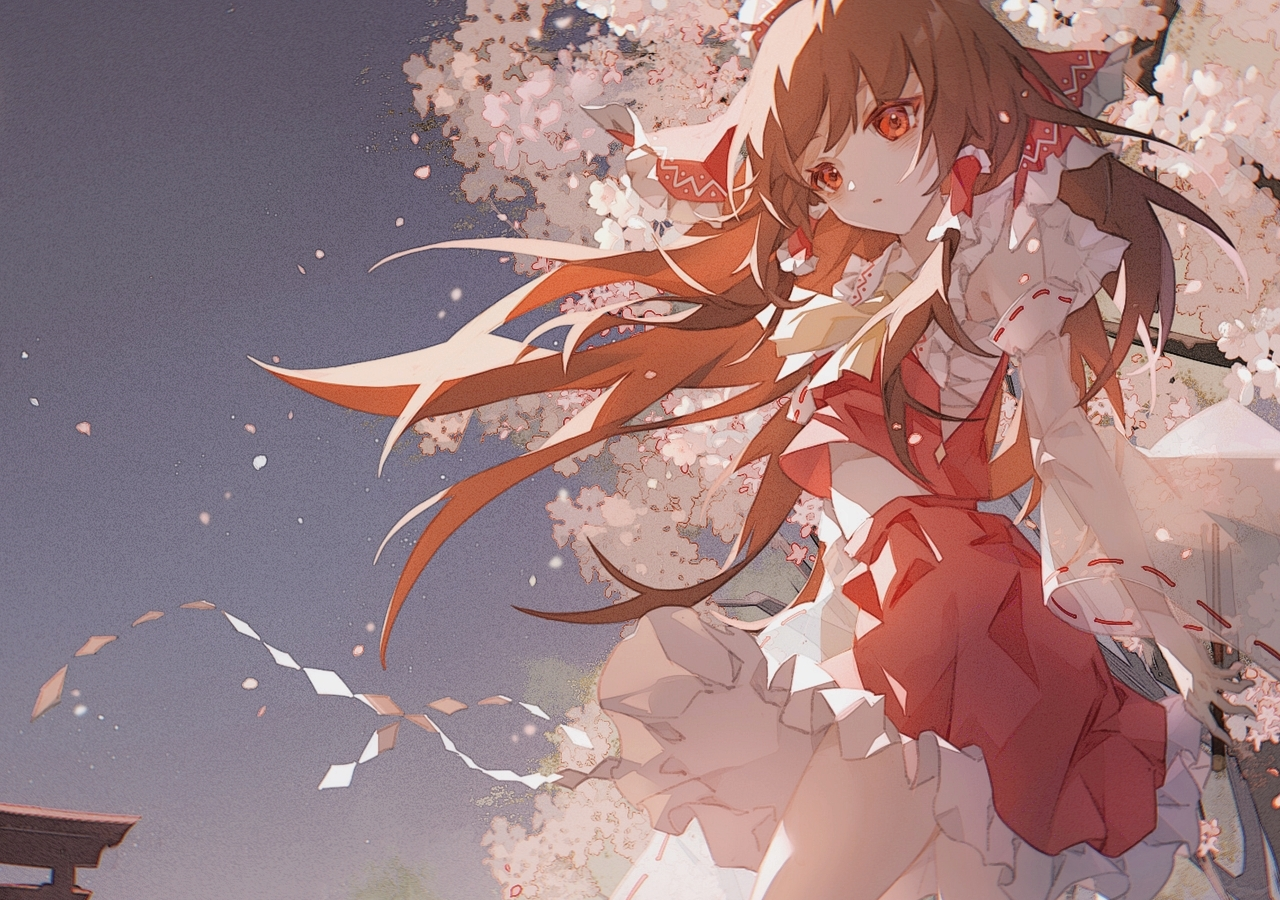
==== commit c39e5bb5: "更改首页自动识别机制" ====
--- a/public/index.html
+++ b/public/index.html
@@ -51,11 +51,6 @@
     </main>
 
     <script src="./assets/vendor/videojs/video.min.js"></script>
-    <script>
-      // 每台 VPS 只需修改这一行：shelter、cat 或 star。
-      const ACTIVE_HOME_PAGE = "shelter";
-      document.documentElement.dataset.homePage = ACTIVE_HOME_PAGE;
-    </script>
     <script type="module" src="./assets/js/home.js"></script>
 </body>
 
